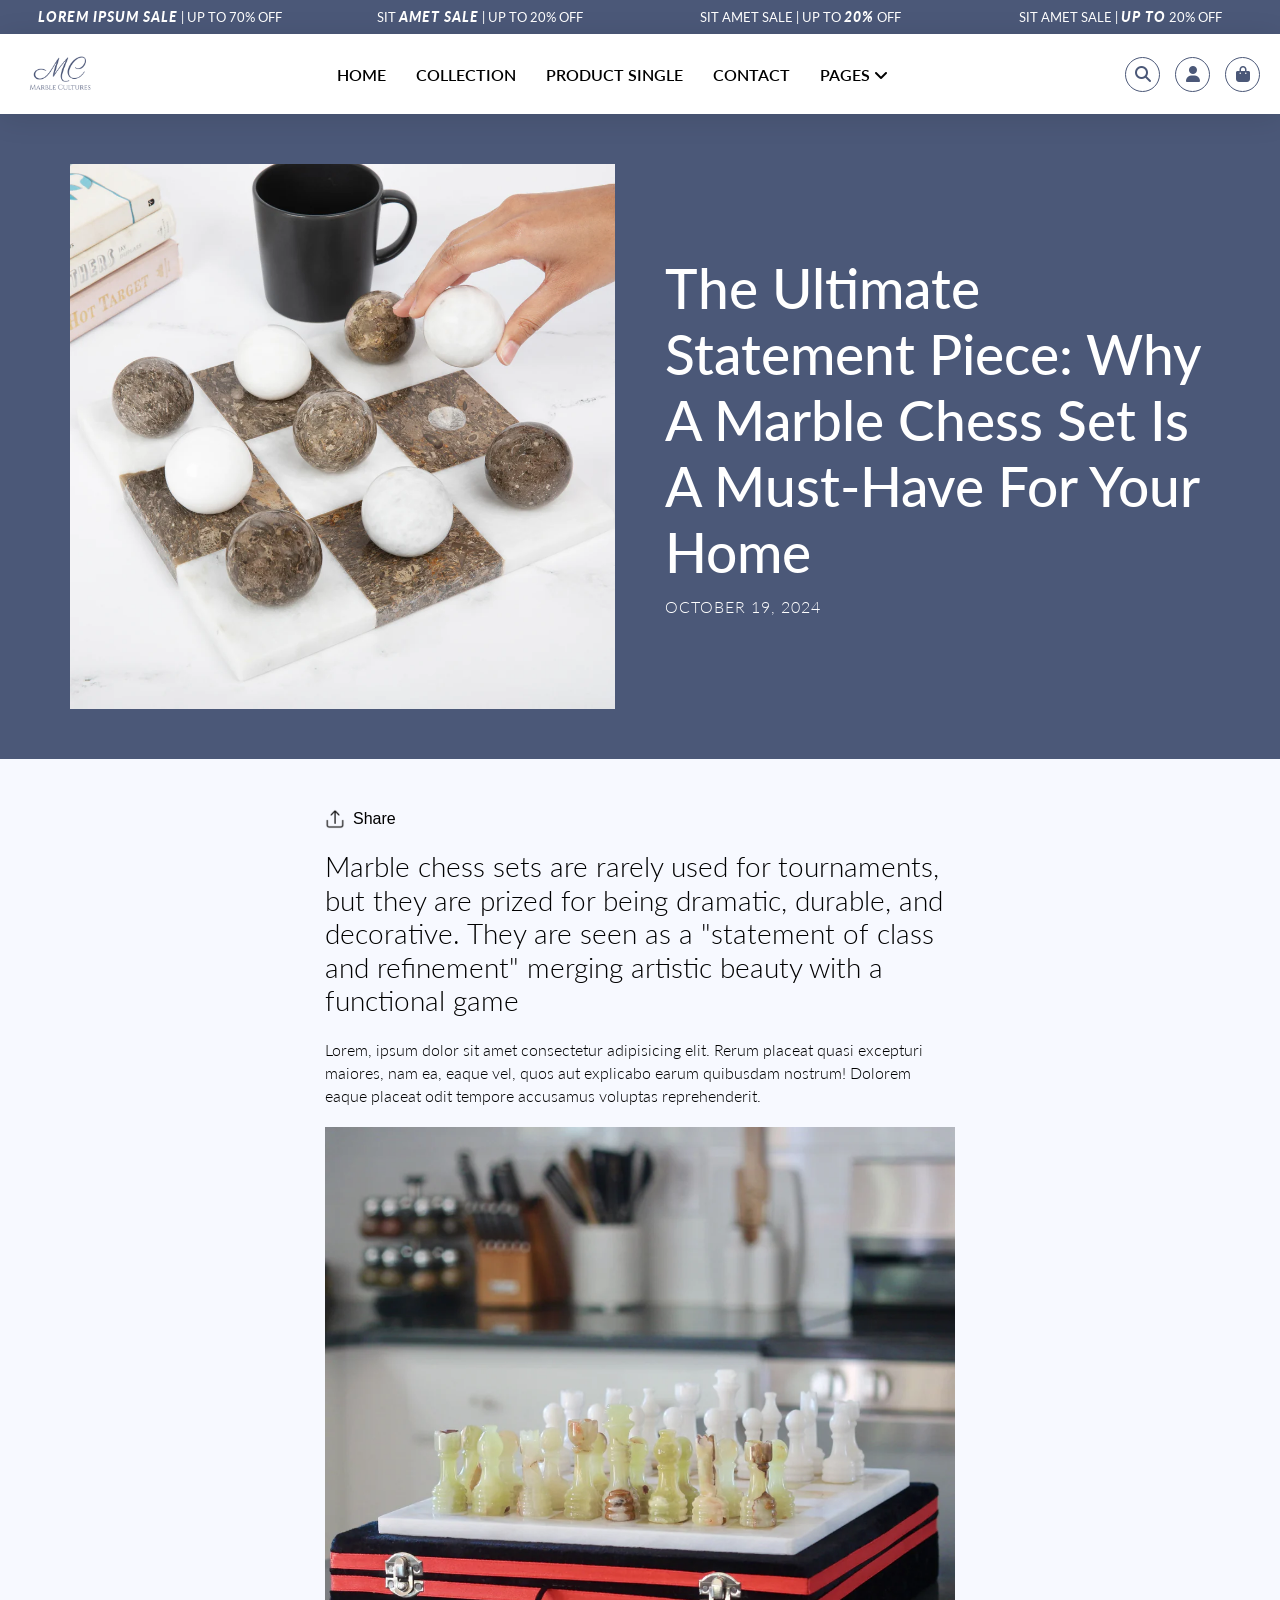
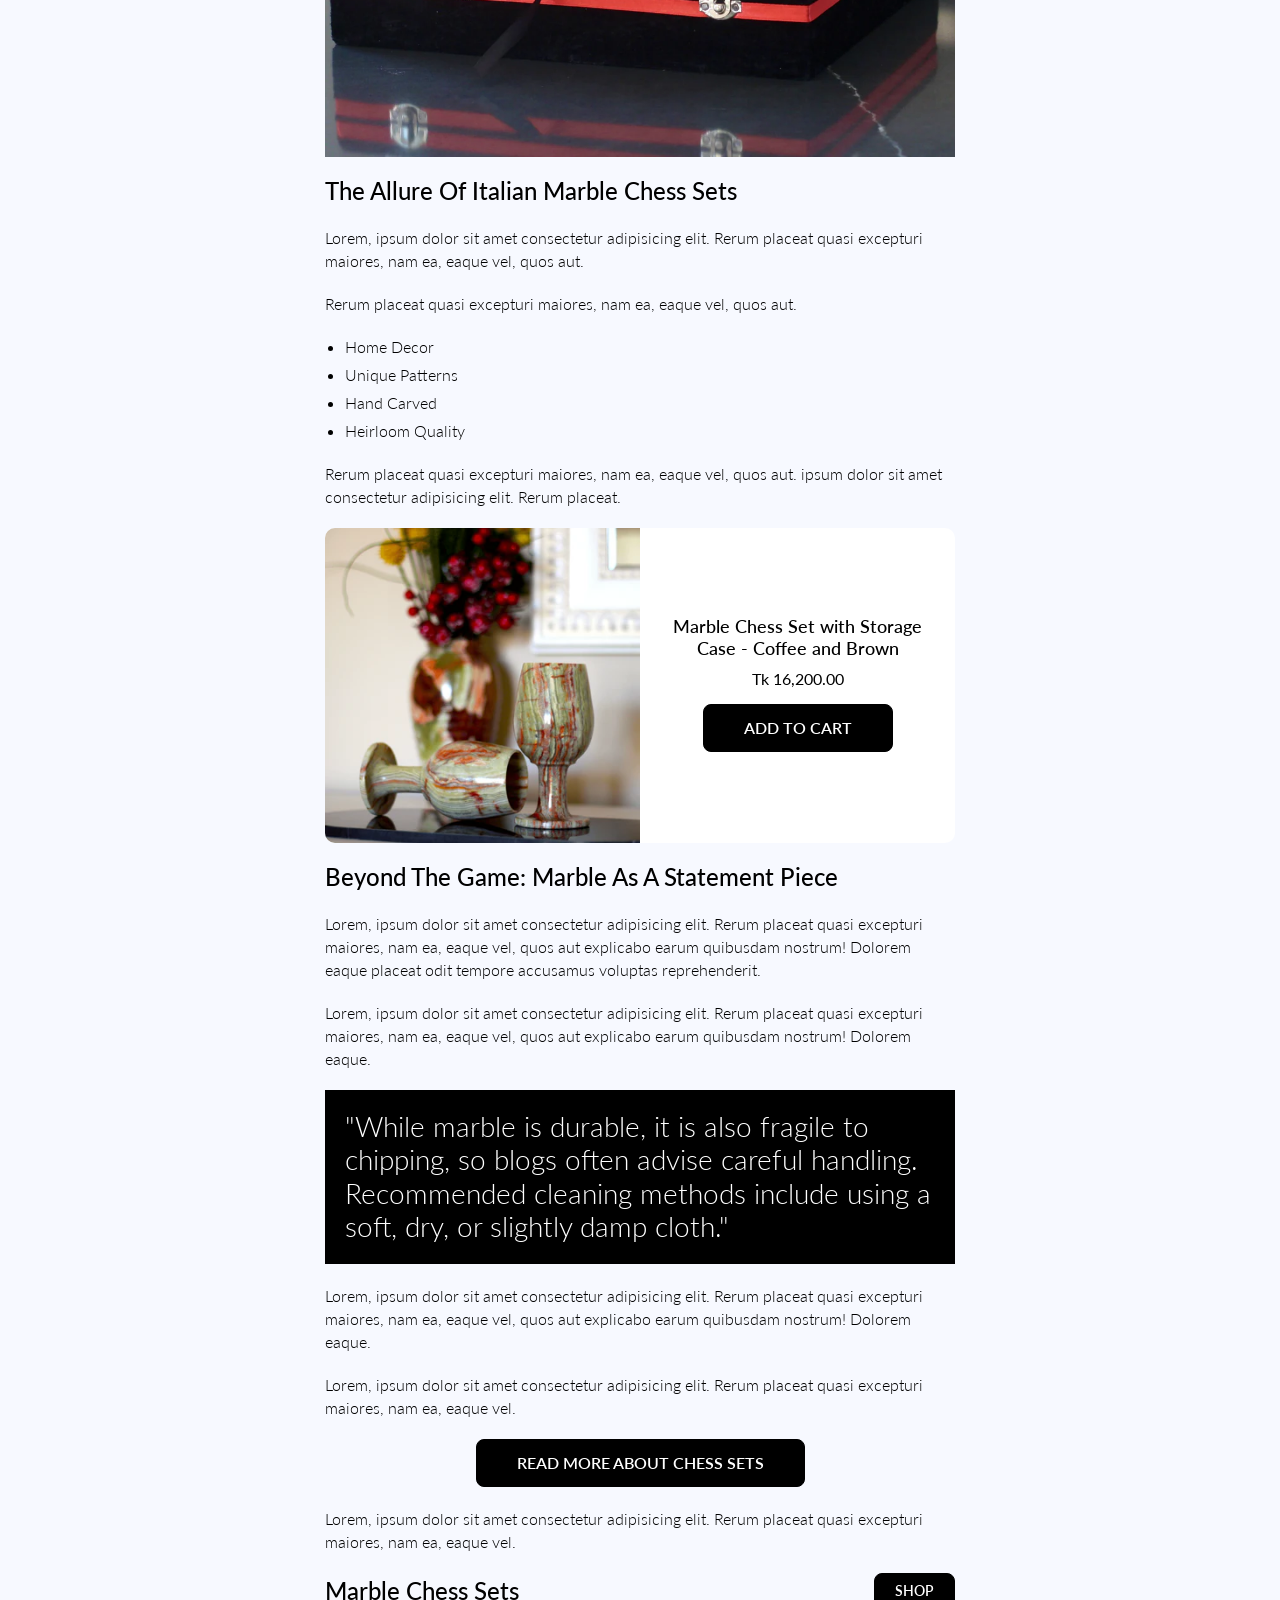
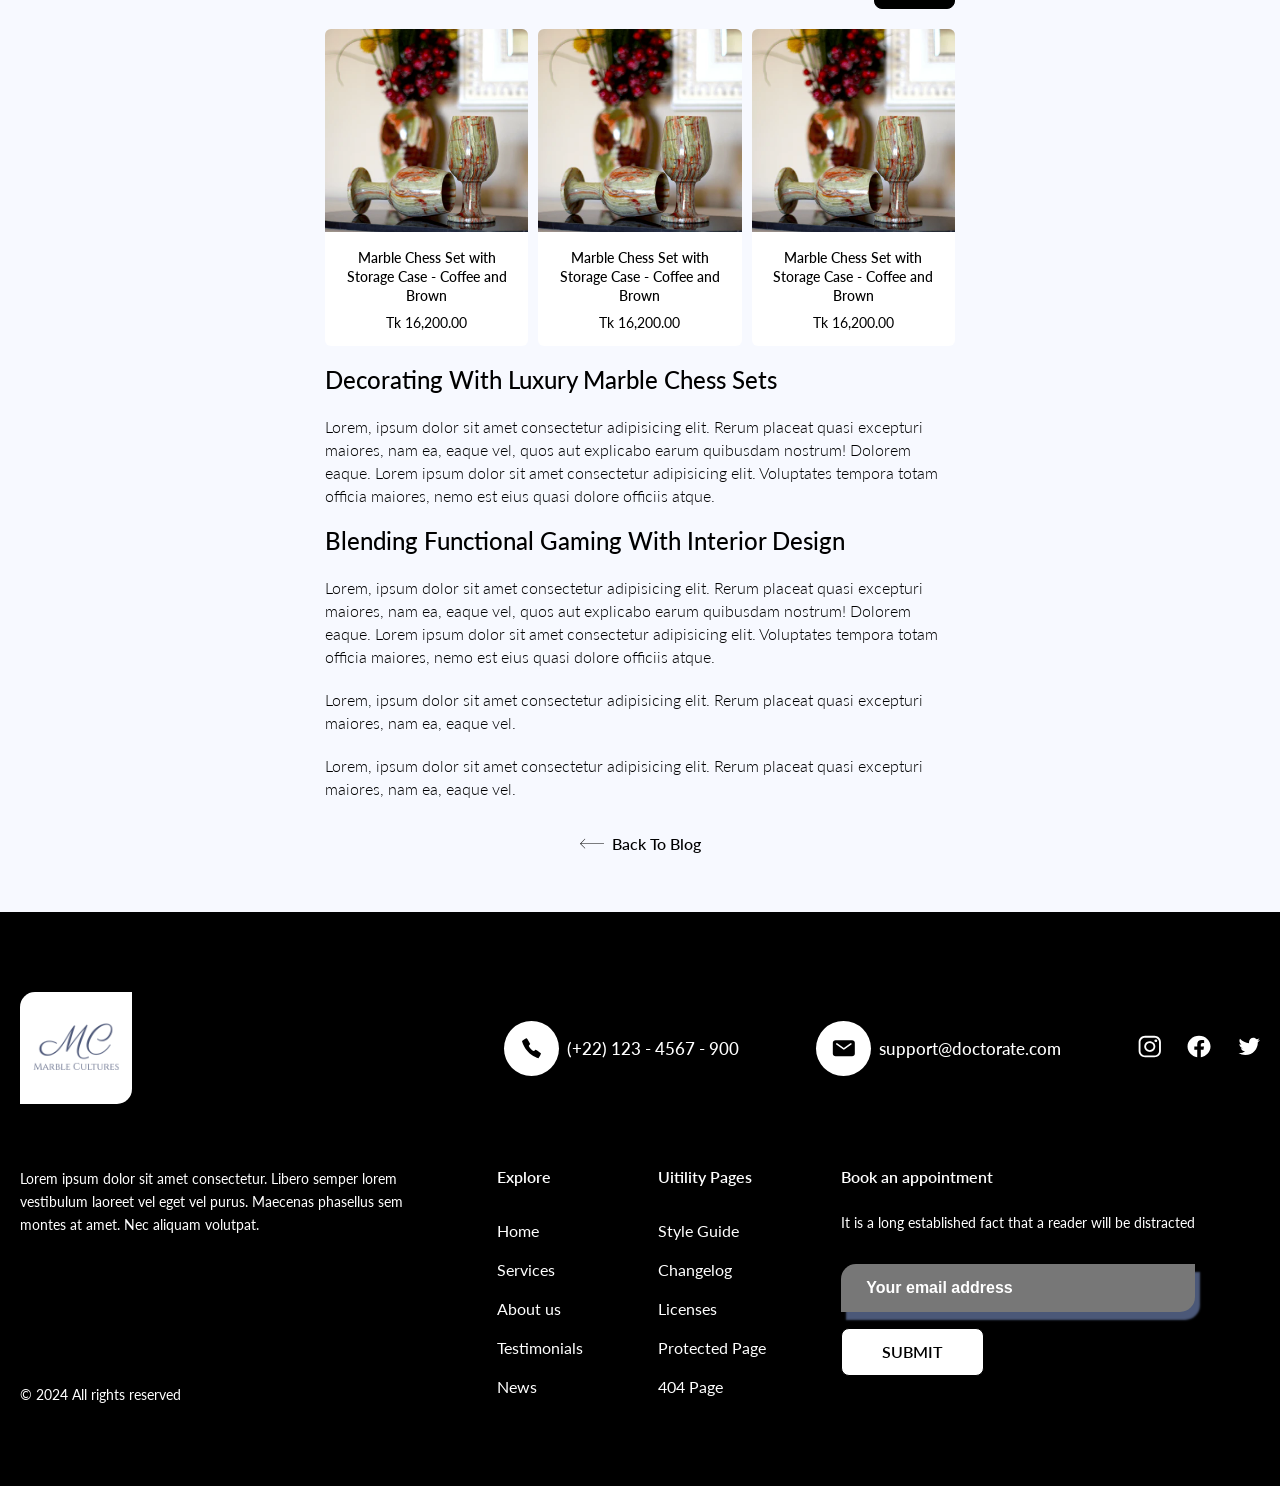
==== article.html @ c385a25a "article page added" ====
<!DOCTYPE html>
<html lang="en">

<head>
	<meta charset="UTF-8">
	<meta name="viewport" content="width=device-width, initial-scale=1.0">
	<title>article</title>
	<!-- link css start -->
	<link
		href="https://fonts.googleapis.com/css2?family=Lato:ital,wght@0,100;0,300;0,400;0,700;0,900;1,100;1,300;1,400;1,700;1,900&display=swap"
		rel="stylesheet">
	<link rel="stylesheet" href="assets/css/all.min.css">
	<link rel="stylesheet" href="./assets/css/swiper-bundle.min.css">
	<link rel="stylesheet" href="./assets/css/animate.min.css">
	<link rel="stylesheet" href="./assets/css/article-section.css">
	<link rel="stylesheet" href="./assets/css/article-banner.css">
	<link rel="stylesheet" href="./assets/css/style.css">
	<!-- link css end -->
</head>

<body>
	<header>
		<!-- navbar section start -->
		<nav class="navbar-wrapper-main">
			<!-- tobbar section start -->
			<div class="top-bar">
				<div class="swiper top-bar-slider">
					<div class="swiper-wrapper">
						<div class="swiper-slide top-bar-item">
							<p class="top-bar-text">
								LABOR DAY SALE | UP TO <em>40% OFF</em>
							</p>
						</div>
						<div class="swiper-slide top-bar-item">
							<p class="top-bar-text">
								<em>Lorem ipsum SALE</em> | UP TO 70% OFF
							</p>
						</div>
						<div class="swiper-slide top-bar-item">
							<p class="top-bar-text">
								sit <em>amet SALE</em> | UP TO 20% OFF
							</p>
						</div>
						<div class="swiper-slide top-bar-item">
							<p class="top-bar-text">
								sit amet SALE | UP TO <em>20%</em> OFF
							</p>
						</div>
						<div class="swiper-slide top-bar-item">
							<p class="top-bar-text">
								sit amet SALE | <em>UP TO</em> 20% OFF
							</p>
						</div>
						<div class="swiper-slide top-bar-item">
							<p class="top-bar-text">
								sit amet SALE | UP TO <em>20%</em> OFF
							</p>
						</div>
						<div class="swiper-slide top-bar-item">
							<p class="top-bar-text">
								sit amet SALE | <em>UP TO</em> 20% OFF
							</p>
						</div>
					</div>
				</div>
			</div>
			<!-- tobbar section end -->

			<!-- navbar -->
			<div class="navbar">
				<div class="container">
					<div class="navbar-wrapper">
						<div class="navbar-menu">
							<div class="ham-menu-wrapper">
								<div class="ham-menu">
									<span></span>
									<span></span>
									<span></span>
								</div>
							</div>
							<div class="navbar-brand">
								<div class="navbar-brand-logo">
									<a href="index.html" class="main-menu-logo">
										<img src="./assets/images/logo.png" alt="logo.png">
									</a>
								</div>
							</div>
							<div class="navbar-link-wrapper">
								<ul class="nav-link-items">
									<li class="nav-link-item">
										<a href="index.html" class="nav-link">HOME</a>
									</li>
									<li class="nav-link-item">
										<a href="collection.html" class="nav-link">collection</a>
									</li>
									<li class="nav-link-item">
										<a href="product-single.html" class="nav-link">PRODUCT single</a>
									</li>
									<li class="nav-link-item">
										<a href="#" class="nav-link">CONTACT</a>
									</li>
									<li class="nav-link-item">
										<a href="#" class="nav-link">pages <i class="fa-solid fa-angle-down"></i></a>
										<ul class="nav-link-sub-menu-items">
											<li class="nav-link-sub-menu-item">
												<a href="categorie.html" class="nav-link-sub-menu">MENU</a>
											</li>
										</ul>
									</li>
								</ul>
							</div>
							<div class="navbar-icon-wrapper">
								<span class="navbar-icon search-open">
									<i class="fa-solid fa-magnifying-glass"></i>
								</span>
								<span class="navbar-icon desktop-icon">
									<i class="fa-solid fa-user"></i>
								</span>
								<a href="#" class="navbar-icon">
									<i class="fa-solid fa-bag-shopping"></i>
								</a>
							</div>
						</div>
					</div>
				</div>
			</div>
		</nav>
		<!-- navbar -->

		<!-- search bar start -->
		<div class="search-bar">
			<div class="search-bar-close">
				<div class="search-bar-close-icon">
					<i class="fa-solid fa-xmark"></i>
				</div>
			</div>
			<form action="#" class="search-form">
				<div class="search-input-field">
					<input class="search-input" type="text" placeholder="Search">
					<div class="input-search-btn">
						<button class="search-btn"><i class="fa-solid fa-magnifying-glass"></i></button>
					</div>
				</div>
			</form>
		</div>
		<!-- search bar end -->

		<!-- mobile menu start -->
		<div class="mobile-menu-wrapper">
			<div class="mobile-menu">
				<div class="mobile-menu-top">
					<div class="navbar-brand-logo">
						<a href="index.html" class="main-menu-logo">
							<img src="./assets/images/logo.png" alt="logo.png">
						</a>
					</div>
					<div class="ham-menu-wrapper">
						<div class="ham-menu">
							<span></span>
							<span></span>
							<span></span>
						</div>
					</div>
				</div>
				<div class="mobile-menu-link-wrapper">
					<ul class="mobile-menu-link-items">
						<li class="mobile-menu-link-item">
							<a href="index.html" class="mobile-menu-link">HOME</a>
						</li>
						<li class="mobile-menu-link-item">
							<a href="collection.html" class="mobile-menu-link">collection
							</a>
						</li>
						<li class="mobile-menu-link-item">
							<a href="product-single.html" class="mobile-menu-link">PRODUCT single</a>
						</li>
						<li class="mobile-menu-link-item">
							<a href="#" class="mobile-menu-link">CONTACT</a>
						</li>
						<li class="mobile-menu-link-item mobile-drop-down-menu">
							<div class="drop-down-menu-btn">
								<span class="mobile-menu-link">PAGES</span><i class="fa-solid fa-angle-down"></i>
							</div>
							<ul class="mobile-drop-down-menu-wrapper">
								<li class="nav-link-sub-menu-item">
									<a href="#" class="nav-link-sub-menu">MENU</a>
								</li>
							</ul>
						</li>
					</ul>
				</div>
			</div>
			<div class="social-media-link-wrapper">
				<ul class="social-media-link-items">
					<li class="social-media-link-item">
						<a href="#" target="_blank" class="social-media-link">
							<i class="fa-brands fa-facebook-f"></i>
						</a>
					</li>
					<li class="social-media-link-item">
						<a href="#" target="_blank" class="social-media-link">
							<i class="fa-brands fa-instagram"></i>
						</a>
					</li>
					<li class="social-media-link-item">
						<a href="#" target="_blank" class="social-media-link">
							<i class="fa-brands fa-x-twitter"></i>
						</a>
					</li>
					<li class="social-media-link-item">
						<a href="#" target="_blank" class="social-media-link">
							<i class="fa-brands fa-linkedin-in"></i>
						</a>
					</li>
					<li class="social-media-link-item"></li>
					<a href="#" target="_blank" class="social-media-link">
						<i class="fa-brands fa-youtube"></i>
					</a>
				</ul>
			</div>
		</div>
		<!-- mobile menu end -->
		<!-- navbar section end -->
	</header>

	<main>
		<!-- article-banner-section start -->
		<section class="article-banner-section">
			<div class="container">
				<div class="article-banner-wrapper">
					<div class="article-banner-img">
						<img src="./assets/images/article-banner-img.webp" alt="article-banner-img.webp">
					</div>
					<div class="article-banner-conent">
						<h1 class="article-banner-heading">The Ultimate Statement Piece: Why a Marble Chess Set is a Must-Have for
							Your Home</h1>
						<p class="article-banner-text">october 19, 2024</p>
					</div>
				</div>
		</section>
		<!-- article-banner-section end -->

		<!-- article-section end -->
		<section class="article-section">
			<div class="container">
				<button class="share-btn">
					<div class="icon">
						<img src="./assets/images/share-icon.png" alt="share-icon.png">
					</div>
					share
				</button>
				<div class="article-content-wrapper">
					<div class="article-content">
						<h4 class="article-content-title">Marble chess sets are rarely used for tournaments, but they are prized for
							being dramatic, durable, and decorative. They are seen as a "statement of class and refinement" merging
							artistic beauty with a functional game</h4>
						<p class="article-content-text">Lorem, ipsum dolor sit amet consectetur adipisicing elit. Rerum placeat
							quasi excepturi maiores, nam ea, eaque vel, quos aut explicabo earum quibusdam nostrum! Dolorem eaque
							placeat odit tempore accusamus voluptas reprehenderit.</p>
						<div class="article-content-img">
							<img src="./assets/images/article-img.jpg" alt="article-img.jpg">
						</div>
					</div>
					<div class="article-content">
						<h5 class="article-content-title">The Allure of Italian Marble Chess Sets</h5>
						<p class="article-content-text">Lorem, ipsum dolor sit amet consectetur adipisicing elit. Rerum placeat
							quasi excepturi maiores, nam ea, eaque vel, quos aut.</p>
						<p class="article-content-text">Rerum placeat quasi excepturi maiores, nam ea, eaque vel, quos aut.</p>
						<ul class="article-content-list">
							<li>
								<p>Home Decor</p>
							</li>
							<li>
								<p>Unique Patterns</p>
							</li>
							<li>
								<p>Hand Carved</p>
							</li>
							<li>
								<p>Heirloom Quality</p>
							</li>
						</ul>
						<p class="article-content-text">Rerum placeat quasi excepturi maiores, nam ea, eaque vel, quos aut. ipsum
							dolor sit amet consectetur adipisicing elit. Rerum placeat.</p>
					</div>
					<div class="article-content">
						<div class="article-content-product">
							<div class="product-card">
								<div class="card-img">
									<a href="#" class="primary-img">
										<img src="./assets/images/product-card-primary-img-1.jpg" alt="product-card-primary-img-1.jpg">
									</a>
									<a href="#" class="hover-img">
										<img src="./assets/images/product-card-hover-img-1.jpg" alt="product-card-hover-img-1.jpg">
									</a>
								</div>
								<div class="card-content">
									<a href="#" class="card-title">Marble Chess Set with Storage Case - Coffee and Brown</a>
									<div class="price">
										<span class="latest-price">Tk 16,200.00</span>
									</div>
									<a href="#" class="btn btn-primary">add to cart</a>
								</div>
							</div>
						</div>
						<h5 class="article-content-title">Beyond the Game: Marble as a Statement Piece</h5>
						<p class="article-content-text">Lorem, ipsum dolor sit amet consectetur adipisicing elit. Rerum placeat
							quasi excepturi maiores, nam ea, eaque vel, quos aut explicabo earum quibusdam nostrum! Dolorem eaque
							placeat odit tempore accusamus voluptas reprehenderit.</p>
						<p class="article-content-text">Lorem, ipsum dolor sit amet consectetur adipisicing elit. Rerum placeat
							quasi excepturi maiores, nam ea, eaque vel, quos aut explicabo earum quibusdam nostrum! Dolorem eaque.</p>
					</div>
					<div class="article-content">
						<div class="article-content-box">
							<h4 class="article-content-title">"While marble is durable, it is also fragile to chipping, so blogs often
								advise careful handling. Recommended cleaning methods include using a soft, dry, or slightly damp
								cloth."</h4>
						</div>
						<p class="article-content-text">Lorem, ipsum dolor sit amet consectetur adipisicing elit. Rerum placeat
							quasi excepturi maiores, nam ea, eaque vel, quos aut explicabo earum quibusdam nostrum! Dolorem eaque.</p>
						<p class="article-content-text">Lorem, ipsum dolor sit amet consectetur adipisicing elit. Rerum placeat
							quasi excepturi maiores, nam ea, eaque vel.</p>
						<a href="#" class="btn btn-primary">read more about chess sets</a>
						<p class="article-content-text">Lorem, ipsum dolor sit amet consectetur adipisicing elit. Rerum placeat
							quasi excepturi maiores, nam ea, eaque vel.</p>
					</div>
					<div class="article-content">
						<div class="article-content-title-wrap">
							<h5 class="article-content-title">marble chess sets</h5>
							<a href="#" class="btn btn-primary">shop</a>
						</div>
						<div class="article-content-product-grid">
							<div class="article-content-product-grid-item">
								<div class="product-card">
									<div class="card-img">
										<a href="#" class="primary-img">
											<img src="./assets/images/product-card-primary-img-1.jpg" alt="product-card-primary-img-1.jpg">
										</a>
										<a href="#" class="hover-img">
											<img src="./assets/images/product-card-hover-img-1.jpg" alt="product-card-hover-img-1.jpg">
										</a>
									</div>
									<div class="card-content">
										<a href="#" class="card-title">Marble Chess Set with Storage Case - Coffee and Brown</a>
										<div class="price">
											<span class="latest-price">Tk 16,200.00</span>
										</div>
									</div>
								</div>
							</div>
							<div class="article-content-product-grid-item">
								<div class="product-card">
									<div class="card-img">
										<a href="#" class="primary-img">
											<img src="./assets/images/product-card-primary-img-1.jpg" alt="product-card-primary-img-1.jpg">
										</a>
										<a href="#" class="hover-img">
											<img src="./assets/images/product-card-hover-img-1.jpg" alt="product-card-hover-img-1.jpg">
										</a>
									</div>
									<div class="card-content">
										<a href="#" class="card-title">Marble Chess Set with Storage Case - Coffee and Brown</a>
										<div class="price">
											<span class="latest-price">Tk 16,200.00</span>
										</div>
									</div>
								</div>
							</div>
							<div class="article-content-product-grid-item">
								<div class="product-card">
									<div class="card-img">
										<a href="#" class="primary-img">
											<img src="./assets/images/product-card-primary-img-1.jpg" alt="product-card-primary-img-1.jpg">
										</a>
										<a href="#" class="hover-img">
											<img src="./assets/images/product-card-hover-img-1.jpg" alt="product-card-hover-img-1.jpg">
										</a>
									</div>
									<div class="card-content">
										<a href="#" class="card-title">Marble Chess Set with Storage Case - Coffee and Brown</a>
										<div class="price">
											<span class="latest-price">Tk 16,200.00</span>
										</div>
									</div>
								</div>
							</div>
						</div>
						<h5 class="article-content-title">Decorating with Luxury Marble Chess Sets</h5>
						<p class="article-content-text">Lorem, ipsum dolor sit amet consectetur adipisicing elit. Rerum placeat
							quasi excepturi maiores, nam ea, eaque vel, quos aut explicabo earum quibusdam nostrum! Dolorem eaque.
							Lorem ipsum dolor sit amet consectetur adipisicing elit. Voluptates tempora totam officia maiores, nemo
							est eius quasi dolore officiis atque.</p>
					</div>
					<div class="article-content">
						<h5 class="article-content-title">Blending Functional Gaming with Interior Design</h5>
						<p class="article-content-text">Lorem, ipsum dolor sit amet consectetur adipisicing elit. Rerum placeat
							quasi excepturi maiores, nam ea, eaque vel, quos aut explicabo earum quibusdam nostrum! Dolorem eaque.
							Lorem ipsum dolor sit amet consectetur adipisicing elit. Voluptates tempora totam officia maiores, nemo
							est eius quasi dolore officiis atque.</p>
						<p class="article-content-text">Lorem, ipsum dolor sit amet consectetur adipisicing elit. Rerum placeat
							quasi excepturi maiores, nam ea, eaque vel.</p>
						<p class="article-content-text">Lorem, ipsum dolor sit amet consectetur adipisicing elit. Rerum placeat
							quasi excepturi maiores, nam ea, eaque vel.</p>
					</div>
				</div>
				<div class="section-btn">
					<a href="#" class="article-section-btn">
						<svg xmlns="SVG namespace" width="91.118" height="37.293" viewBox="0 0 91.118 37.293">
							<path id="arrow-1L" data-name="arrow-1L"
								d="M931.646,477.146l1.409,1.409-16.24,16.24h87.3v1.994h-87.3l16.24,16.24-1.409,1.41L913,495.793Z"
								transform="translate(-913 -477.146)" fill="#000000"></path>
						</svg>
						back to blog
					</a>
				</div>
			</div>
		</section>
		<!-- article-section end -->

	</main>

	<footer>
		<section class="section footer-section">
			<div class="container">
				<div class="footer-top">
					<div class="footer-top-wrapper">
						<a href="#" class="log wow animate__animated animate__fadeInUp" data-wow-duration="1s" data-wow-delay=".1s">
							<img src="./assets/images/logo.png" alt="logo.png">
						</a>
						<div class="footer-top-contact-wrapper">
							<div class="footer-conatct wow animate__animated animate__fadeInUp" data-wow-duration="1s"
								data-wow-delay=".2s">
								<span class="icon">
									<svg width="19" height="21" viewBox="0 0 19 21" fill="none" xmlns="http://www.w3.org/2000/svg">
										<path
											d="M18.9536 15.3582C18.7322 15.11 17.9505 14.3761 16.5136 13.4051C15.0661 12.4256 13.9986 11.8149 13.6924 11.6724C13.6654 11.6598 13.6357 11.6552 13.6064 11.6591C13.5771 11.6629 13.5493 11.6751 13.5261 11.6943C13.0329 12.0992 12.2024 12.843 12.1579 12.8832C11.8704 13.1426 11.8704 13.1426 11.635 13.0618C11.221 12.9189 9.93511 12.2001 8.81459 11.018C7.69407 9.8358 6.97604 8.44872 6.84032 8.01345C6.7627 7.76523 6.7627 7.76523 7.00996 7.46254C7.04813 7.41567 7.75514 6.54154 8.13982 6.02278C8.15806 5.99835 8.16963 5.96915 8.1733 5.93832C8.17696 5.90749 8.17257 5.87619 8.1606 5.84778C8.0253 5.52501 7.44511 4.40177 6.51459 2.87808C5.59086 1.366 4.89446 0.543216 4.65865 0.310176C4.63701 0.288681 4.61027 0.273728 4.58123 0.266893C4.5522 0.260057 4.52195 0.261592 4.49367 0.271336C3.66939 0.569505 2.87408 0.949964 2.11861 1.40752C1.3893 1.85379 0.698844 2.36695 0.0552709 2.94103C0.0328053 2.96113 0.0159623 2.9873 0.00654804 3.01671C-0.00286619 3.04612 -0.00449642 3.07768 0.00183207 3.108C0.0904728 3.54283 0.514167 5.35804 1.82893 7.87237C3.17042 10.4385 4.10009 11.7532 6.07012 13.8198C8.04015 15.8864 9.32862 16.9239 11.769 18.336C14.1576 19.7199 15.8829 20.1664 16.2952 20.2588C16.3241 20.2654 16.3541 20.2636 16.3821 20.2537C16.4101 20.2438 16.435 20.2261 16.4542 20.2025C16.9995 19.5251 17.4869 18.7983 17.9107 18.0306C18.3453 17.2353 18.7067 16.3982 18.99 15.5306C18.9991 15.501 19.0005 15.4695 18.9941 15.4392C18.9877 15.4089 18.9737 15.3809 18.9536 15.3582Z"
											fill="white" />
									</svg>
								</span>
								<a href="#" class="text">(+22) 123 - 4567 - 900</a>
							</div>
							<div class="footer-conatct wow animate__animated animate__fadeInUp" data-wow-duration="1s"
								data-wow-delay=".3s">
								<span class="icon">
									<svg width="23" height="17" viewBox="0 0 23 17" fill="none" xmlns="http://www.w3.org/2000/svg">
										<path
											d="M20.0713 0.262695H3.57129C2.84218 0.263417 2.14316 0.53183 1.62761 1.00904C1.11205 1.48625 0.822069 2.13327 0.821289 2.80815V13.7172C0.822069 14.3921 1.11205 15.0391 1.62761 15.5164C2.14316 15.9936 2.84218 16.262 3.57129 16.2627H20.0713C20.8004 16.262 21.4994 15.9936 22.015 15.5164C22.5305 15.0391 22.8205 14.3921 22.8213 13.7172V2.80815C22.8205 2.13327 22.5305 1.48625 22.015 1.00904C21.4994 0.53183 20.8004 0.263417 20.0713 0.262695ZM19.375 4.47315L12.3035 9.56406C12.1656 9.66328 11.9959 9.71715 11.8213 9.71715C11.6466 9.71715 11.477 9.66328 11.3391 9.56406L4.26763 4.47315C4.18455 4.41507 4.11476 4.34229 4.06233 4.25904C4.0099 4.17578 3.97586 4.08371 3.96221 3.98818C3.94855 3.89264 3.95554 3.79555 3.98277 3.70253C4.01001 3.60952 4.05694 3.52245 4.12085 3.44637C4.18475 3.37029 4.26435 3.30673 4.35503 3.25937C4.4457 3.21202 4.54564 3.18181 4.64904 3.17052C4.75243 3.15922 4.85722 3.16706 4.95731 3.19357C5.05741 3.22009 5.15081 3.26475 5.23209 3.32497L11.8213 8.0686L18.4105 3.32497C18.5752 3.2098 18.7824 3.15928 18.9871 3.18435C19.1917 3.20942 19.3775 3.30806 19.5043 3.45893C19.631 3.60981 19.6885 3.80079 19.6643 3.99059C19.6401 4.18038 19.5361 4.35373 19.375 4.47315Z"
											fill="white" />
									</svg>
								</span>
								<a href="#" class="text">support@doctorate.com</a>
							</div>
							<div class="footer-social wow animate__animated animate__fadeInUp" data-wow-duration="1s"
								data-wow-delay=".4s">
								<a href="#" class="social-icon">
									<svg width="23" height="23" viewBox="0 0 23 23" fill="none" xmlns="http://www.w3.org/2000/svg">
										<path
											d="M16.4126 2.63481C17.6414 2.63834 18.8189 3.10963 19.6878 3.94575C20.5566 4.78187 21.0464 5.91487 21.0501 7.09731V16.0214C21.0464 17.2038 20.5566 18.3368 19.6878 19.1729C18.8189 20.009 17.6414 20.4803 16.4126 20.4839H7.13873C5.90994 20.4803 4.73251 20.009 3.86362 19.1729C2.99472 18.3368 2.50496 17.2038 2.50129 16.0214V7.09731C2.50496 5.91487 2.99472 4.78187 3.86362 3.94575C4.73251 3.10963 5.90994 2.63834 7.13873 2.63481H16.4126ZM16.4126 0.850098H7.13873C3.56799 0.850098 0.646606 3.66127 0.646606 7.09731V16.0214C0.646606 19.4574 3.56799 22.2686 7.13873 22.2686H16.4126C19.9834 22.2686 22.9048 19.4574 22.9048 16.0214V7.09731C22.9048 3.66127 19.9834 0.850098 16.4126 0.850098Z"
											fill="#586A7B" />
										<path
											d="M17.8038 7.09772C17.5287 7.09772 17.2597 7.01921 17.0309 6.87212C16.8022 6.72502 16.6239 6.51595 16.5186 6.27135C16.4133 6.02674 16.3857 5.75758 16.4394 5.49791C16.4931 5.23823 16.6256 4.99971 16.8201 4.81249C17.0147 4.62528 17.2626 4.49778 17.5324 4.44613C17.8023 4.39448 18.082 4.42099 18.3362 4.52231C18.5904 4.62363 18.8076 4.79521 18.9605 5.01535C19.1134 5.23549 19.1949 5.4943 19.1949 5.75907C19.1953 5.93497 19.1596 6.10921 19.0898 6.27179C19.0201 6.43438 18.9176 6.5821 18.7884 6.70648C18.6591 6.83086 18.5056 6.92945 18.3366 6.99659C18.1677 7.06373 17.9866 7.0981 17.8038 7.09772ZM11.7757 7.98984C12.5095 7.98984 13.2267 8.19921 13.8368 8.59148C14.4469 8.98374 14.9224 9.54128 15.2032 10.1936C15.484 10.8459 15.5574 11.5637 15.4143 12.2562C15.2712 12.9487 14.9178 13.5848 14.399 14.084C13.8802 14.5833 13.2191 14.9233 12.4995 15.0611C11.7798 15.1988 11.0339 15.1281 10.356 14.8579C9.67813 14.5877 9.09873 14.1301 8.69109 13.5431C8.28344 12.956 8.06586 12.2658 8.06586 11.5597C8.06692 10.6133 8.45811 9.70582 9.15362 9.03656C9.84912 8.36729 10.7921 7.99085 11.7757 7.98984ZM11.7757 6.20512C10.6752 6.20512 9.59931 6.51917 8.68423 7.10754C7.76915 7.69591 7.05593 8.53219 6.63476 9.51062C6.21359 10.489 6.1034 11.5657 6.31811 12.6044C6.53281 13.6431 7.06279 14.5972 7.841 15.346C8.61921 16.0949 9.61072 16.6049 10.6901 16.8115C11.7695 17.0181 12.8884 16.912 13.9052 16.5068C14.922 16.1015 15.791 15.4152 16.4025 14.5346C17.0139 13.654 17.3403 12.6188 17.3403 11.5597C17.3403 10.1396 16.754 8.77764 15.7104 7.77346C14.6669 6.76927 13.2515 6.20512 11.7757 6.20512Z"
											fill="#586A7B" />
									</svg>
								</a>
								<a href="#" class="social-icon">
									<svg width="24" height="23" viewBox="0 0 24 23" fill="none" xmlns="http://www.w3.org/2000/svg">
										<path fill-rule="evenodd" clip-rule="evenodd"
											d="M23.5289 11.6217C23.5289 5.67326 18.3796 0.850098 12.0289 0.850098C5.67826 0.850098 0.528931 5.67326 0.528931 11.6217C0.528931 16.9978 4.73362 21.4541 10.2321 22.2629V14.7363H7.31136V11.6217H10.2321V9.24856C10.2321 6.54941 11.9494 5.05726 14.5759 5.05726C15.8342 5.05726 17.1505 5.26789 17.1505 5.26789V7.91894H15.6997C14.2719 7.91894 13.8253 8.74893 13.8253 9.602V11.6217H17.0145L16.5052 14.7363H13.8258V22.2639C19.3242 21.4555 23.5289 16.9993 23.5289 11.6217Z"
											fill="#586A7B" />
									</svg>
								</a>
								<a href="#" class="social-icon">
									<svg width="22" height="19" viewBox="0 0 22 19" fill="none" xmlns="http://www.w3.org/2000/svg">
										<path
											d="M22 2.88393C21.1946 3.23363 20.3424 3.46403 19.4704 3.56783C20.3868 3.03161 21.076 2.17972 21.4086 1.17194C20.5422 1.6782 19.5959 2.03342 18.6102 2.22238C18.1952 1.78769 17.696 1.44188 17.143 1.20598C16.5901 0.970072 15.9949 0.848995 15.3936 0.850105C12.9593 0.850105 10.9894 2.79006 10.9894 5.18148C10.9876 5.51411 11.0258 5.84576 11.103 6.16933C9.35742 6.08756 7.64816 5.64259 6.08456 4.86288C4.52095 4.08318 3.13743 2.98591 2.02251 1.64128C1.63137 2.30021 1.42451 3.05202 1.42356 3.81815C1.42356 5.32005 2.2077 6.64762 3.39174 7.42539C2.69023 7.40875 2.00309 7.22321 1.38867 6.88452V6.93816C1.38867 9.03904 2.90953 10.7868 4.92245 11.1846C4.54392 11.2854 4.15386 11.3365 3.76211 11.3366C3.48414 11.3371 3.20681 11.3101 2.93414 11.2561C3.49373 12.9771 5.1224 14.2286 7.05166 14.2644C5.48399 15.4717 3.55931 16.1242 1.58012 16.1194C1.22881 16.1189 0.87782 16.098 0.528931 16.0568C2.54237 17.3416 4.88283 18.0212 7.27174 18.0147C15.3842 18.0147 19.8162 11.4126 19.8162 5.68658C19.8162 5.49884 19.8113 5.31111 19.8023 5.12784C20.6626 4.51638 21.4068 3.75651 22 2.88393Z"
											fill="#586A7B" />
									</svg>
								</a>
							</div>
						</div>
					</div>
				</div>
				<div class="footer-btm">
					<div class="footer-btm-items">
						<div class="footer-btm-item flex-item wow animate__animated animate__fadeInUp" data-wow-duration="1s"
							data-wow-delay=".1s">
							<p class="text">Lorem ipsum dolor sit amet consectetur. Libero semper lorem vestibulum laoreet vel eget
								vel purus. Maecenas phasellus sem montes at amet. Nec aliquam volutpat.</p>
							<div class="copy-right">
								<p class="copyright-text">&copy; 2024 All rights reserved</p>
							</div>
						</div>
						<div class="footer-btm-item wow animate__animated animate__fadeInUp" data-wow-duration="1s"
							data-wow-delay=".2s">
							<h6 class="heading">Explore</h6>
							<ul class="footer-links">
								<li class="footer-link">
									<a href="#" class="footer-link-text">Home
									</a>
								</li>
								<li class="footer-link">
									<a href="#" class="footer-link-text">Services
									</a>
								</li>
								<li class="footer-link">
									<a href="#" class="footer-link-text">About us
									</a>
								</li>
								<li class="footer-link">
									<a href="#" class="footer-link-text">Testimonials
									</a>
								</li>
								<li class="footer-link">
									<a href="#" class="footer-link-text">News
									</a>
								</li>
							</ul>
						</div>
						<div class="footer-btm-item wow animate__animated animate__fadeInUp" data-wow-duration="1s"
							data-wow-delay=".3s">
							<h6 class="heading">Uitility Pages</h6>
							<ul class="footer-links">
								<li class="footer-link">
									<a href="#" class="footer-link-text">Style Guide
									</a>
								</li>
								<li class="footer-link">
									<a href="#" class="footer-link-text">Changelog
									</a>
								</li>
								<li class="footer-link">
									<a href="#" class="footer-link-text">Licenses
									</a>
								</li>
								<li class="footer-link">
									<a href="#" class="footer-link-text">Protected Page
									</a>
								</li>
								<li class="footer-link">
									<a href="#" class="footer-link-text">404 Page
									</a>
								</li>
							</ul>
						</div>
						<div class="footer-btm-item wow animate__animated animate__fadeInUp" data-wow-duration="1s"
							data-wow-delay=".4s">
							<h6 class="heading">Book an appointment</h6>
							<p class="text">It is a long established fact that a reader will be distracted</p>
							<form class="footer-form" action="#">
								<input class="footer-input" id="mail" type="email" placeholder="Your email address">
							</form>
							<div class="footer-btn">
								<button class="btn btn-primary">Submit</button>
							</div>
						</div>
					</div>
				</div>
			</div>
			</div>
		</section>
	</footer>

	<!-- js link start-->
	<script src="./assets/js/jquery-3.7.1.min.js"></script>
	<script src="./assets/js/swiper-bundle.min.js"></script>
	<script src="./assets/js/wow.min.js"></script>
	<script src="./assets/js/script.js"></script>
	<!-- js link end-->
</body>

</html>
---- assets/css/article-section.css ----
/* article-section css start */
.article-section {
    padding: 50px 0;
    background: var(--section-bg);
}

.article-section .container {
    max-width: 670px;
}

.share-btn {
    display: flex;
    align-items: center;
    gap: 8px;
    font-weight: 500;
    font-size: 16px;
    line-height: 16px;
    text-transform: capitalize;
    border-bottom: 1px solid transparent;
    transition: all ease .3s;
    position: relative;
}

.share-btn .icon {
    width: 20px;
    height: 20px;
}

.share-btn::before {
    position: absolute;
    content: "";
    left: 0;
    bottom: 0;
    width: 100%;
    height: 1px;
    background: var(--black);
    opacity: 0;
    visibility: hidden;
}

.share-btn .icon img {
    transform: rotate(-90deg);
}

.share-btn:hover::before {
    opacity: 1;
    visibility: visible;
}

.article-content-wrapper {
    margin: 20px 0 0 0;
    display: flex;
    flex-direction: column;
    gap: 20px;
}

.article-content {
    display: flex;
    flex-direction: column;
    gap: 20px;
}

.article-content-title-wrap {
    display: flex;
    align-items: center;
    justify-content: space-between;
    gap: 20px;
}

.article-content-title-wrap .btn {
    padding: 10px 20px;
    margin: 0 !important;
    font-size: 14px;
}

h4.article-content-title {
    font-weight: 300;
    text-transform: unset;
}

.article-content-title {
    font-weight: 500;
    text-transform: capitalize;
}

.article-content-text {
    font-weight: 300;
    line-height: 23px;
}

.article-content-list {
    display: flex;
    flex-direction: column;
    gap: 5px;
}

.article-content-list li {
    list-style-type: disc;
    margin-left: 20px;
}

.article-content-list li p {
    font-weight: 300;
}

.article-content-product .product-card {
    display: grid;
    grid-template-columns: repeat(2, 1fr);
    align-items: center;
    background: var(--white);
    border-radius: 10px;
}

.article-content-box {
    background: var(--black);
    padding: 20px;
}

.article-content-box .article-content-title {
    color: var(--white);
}

.article-content .btn {
    width: fit-content;
    margin: 0 auto;
}

.article-content-product-grid {
    display: grid;
    grid-template-columns: repeat(3, 1fr);
    gap: 10px;
}

.article-content-product-grid-item .product-card {
    border-radius: 6px;
}

.article-content-product-grid-item .product-card .card-content {
    padding: 15px 10px;
    background: var(--white);
}

.article-content-product-grid-item .product-card .card-content .card-title {
    font-size: 14px;
}

.article-content-product-grid-item .product-card .card-content .price .latest-price {
    font-size: 14px;
}

.article-content-product-grid-item .product-card .card-content .btn {
    padding: 10px 20px;
    font-size: 14px;
}

.article-section-btn {
    display: flex;
    align-items: center;
    gap: 8px;
    font-size: 16px;
    font-weight: 500;
    text-transform: capitalize;
    color: var(--black);
    margin: 0 auto;
    width: fit-content;
}

.article-section-btn svg {
    width: 24px;
}

.article-section-btn:hover {
    text-decoration: underline;
}

/* article-section css end */

@media only screen and (max-width: 575px) {

    /* article-section css start */
    .article-section {
        padding: 20px 0;
    }

    .share-btn {
        font-size: 14px;
        line-height: 14px;
    }

    .share-btn .icon {
        width: 16px;
        height: 16px;
    }

    .article-content-wrapper {
        margin: 16px 0 0 0;
        gap: 16px;
    }

    .article-content {
        gap: 16px;
    }

    .article-content-text {
        line-height: 20px;
    }

    .article-content-product .product-card .card-content .card-title {
        font-size: 14px;
        font-weight: 500;
    }

    .article-content-product .product-card .card-content .price .latest-price {
        font-size: 14px;
    }

    .article-content-product .product-card .btn {
        font-size: 12px;
        padding: 10px 20px;
        font-weight: 500;
    }

    .article-content-box {
        padding: 16px;
    }

    .article-content-product-grid {
        grid-template-columns: repeat(2, 1fr);
        row-gap: 20px;
    }

    .article-content-product-grid-item:last-child {
        grid-column: span 2;
    }

    /* article-section css end */
}
---- assets/css/article-banner.css ----
/* article-banner-section css start */
.article-banner-section {
    background: var(--brand-color);
    padding: 50px;
    margin: 80px 0 0 0;
}

.article-banner-wrapper {
    display: flex;
    align-items: center;
    justify-content: center;
    gap: 50px;
}

.article-banner-img {
    width: 100%;
    max-width: 600px;
}

.article-banner-conent {
    width: 100%;
    max-width: 550px;
}

.article-banner-heading {
    text-transform: capitalize;
    color: var(--white);
    font-weight: 500;
}

.article-banner-text {
    color: var(--white);
    text-transform: uppercase;
    font-weight: 300;
    letter-spacing: 1px;
    margin: 10px 0 0 0;
}

/* article-banner-section css end */

@media only screen and (max-width: 992px) {

    /* article-banner-section css start */

    .article-banner-wrapper {
        gap: 20px;
    }

    .article-banner-heading {
        font-size: 30px;
    }

    /* article-banner-section css end */
}

@media only screen and (max-width: 767px) {

    /* article-banner-section css start */
    .article-banner-section {
        padding: 20px 0;
    }

    .article-banner-wrapper {
        gap: 20px;
        flex-direction: column;
    }

    /* article-banner-section css end */
}

@media only screen and (max-width: 575px) {

    /* article-banner-section css start */
    .article-banner-section {
        padding: 0 0 20px 0;
        margin: 70px 0 0 0;
    }

    .article-banner-section .container {
        padding: 0;
    }

    .article-banner-conent {
        padding: 0 20px;
    }

    .article-banner-heading {
        font-size: 24px;
    }

    /* article-banner-section css end */
}
---- assets/css/style.css ----
/* common css start */
:root {
    /* color */
    --black: #000000;
    --white: #ffffff;
    --heading-text-color: #000000;
    --paragraph-text-color: #000000;
    --brand-color: #4B5878;
    --item-bg: #f4f4f4;
    --section-bg: #f7f9ff;
    --card-bg: #f9f9f9;
    --border-color: #d8d8d8;
    --text-muted: #777777;
    --btn-color: #ffffff;
    --btn-bg: #000000;
    --hover-color: #4B5878;

    /* font family */
    --heading-font: "Lato", sans-serif;
    --pragraph-font: "Lato", sans-serif;
}

* {
    margin: 0;
    padding: 0;
    box-sizing: border-box;
}

body {
    overflow-x: hidden;
    scroll-behavior: smooth;
    font-family: "Lato", sans-serif;
    ;
}

ul,
ol {
    list-style: none;
}

a {
    text-decoration: none;
    font-family: var(--pragraph-font);
}

h1,
h2,
h3,
h4,
h5,
h6 {
    margin: 0;
    line-height: 1.2;
    font-family: var(--heading-font);
    color: var(--heading-text-color);
}

h1 {
    font-size: 55px;
    font-weight: 700;
}

h2 {
    font-size: 48px;
    font-weight: 700;
}

h3 {
    font-size: 36px;
    font-weight: 600;
}

h4 {
    font-size: 28px;
    font-weight: 600;
}

h5 {
    font-size: 24px;
    font-weight: 600;
}

h6 {
    font-size: 20px;
    font-weight: 600;
}

p {
    font-size: 16px;
    font-weight: 400;
    color: var(--paragraph-text-color);
    font-family: var(--pragraph-font);
    margin: 0;
    line-height: 23px;
}

.container {
    max-width: 1360px;
    padding: 0 20px;
    margin: 0 auto;
}

.section {
    padding: 80px 0;
}

img {
    width: 100%;
    height: 100%;
    display: block;
}

button {
    background-color: transparent;
    outline: none;
    cursor: pointer;
    border: none;
    transition: ease .3s;
}

.btn {
    font-size: 16px;
    font-weight: 600;
    padding: 15px 40px;
    transition: ease .3s;
    font-family: var(--heading-font);
    text-transform: uppercase;
    display: inline-block;
    overflow: hidden;
    z-index: 1;
    line-height: 1;
}

.btn-primary {
    color: var(--white);
    background-color: var(--btn-bg);
    border: 1px solid var(--black);
    overflow: hidden;
    border-radius: 8px;
    position: relative;
    transition: ease .3s;
    font-family: var(--font-heading-family);
}

.btn-primary:hover {
    color: var(--black);
    background-color: var(--white);
}

.section-heading-wrapper {
    margin-bottom: 40px;
    text-align: center;
}

.section-heading {
    text-transform: capitalize;
    font-weight: 500;
}

.section-heading em {
    font-weight: 700;
    color: var(--brand-color);
}

.section-heading-text {
    padding: 5px 0 0 0;
    max-width: 600px;
    margin: 0 auto;
}

/* common css end */

/* top-bar css start */
.top-bar {
    padding: 5px 0;
    background-color: var(--brand-color);
}

.top-bar-item {
    text-align: center;
}

.top-bar-item .top-bar-text {
    color: var(--white);
    font-size: 13px;
    font-weight: 400;
    text-transform: uppercase;
}

.top-bar-item .top-bar-text em {
    font-size: 14px;
    font-weight: 900;
    letter-spacing: 1px;
}

/* top-bar css end */

/* navbar css start */
.navbar-icon-wrapper {
    display: flex;
}

.navbar {
    position: fixed;
    z-index: 2;
    background-color: var(--white);
    width: 100%;
    transition: 500ms;
    box-shadow: 0 4px 30px 0 rgba(0, 0, 0, 0.10);
    -webkit-box-shadow: 0 4px 30px 0 rgba(0, 0, 0, 0.10);
    -moz-box-shadow: 0 4px 30px 0 rgba(0, 0, 0, 0.10);
}

.navbar-wrapper-main.nav-fixed .navbar {
    transform: translateY(-38px);
}

.navbar-menu {
    display: flex;
    justify-content: space-between;
    align-items: center;
}

.navbar-brand-logo {
    height: 80px;
}

.nav-link-items {
    display: flex;
    justify-content: flex-start;
    align-items: center;
}

.navbar-link-wrapper.navbar-link-wrapper-right-area .nav-link-items {
    justify-content: flex-end;
}

.nav-link-item {
    margin: 0 15px;
    position: relative;
    transition: ease-in-out;
    position: relative;
}

.nav-link-item i {
    color: var(--black);
    font-size: 16px;
}

.nav-link-item:hover .nav-link-sub-menu-items {
    opacity: 1;
    visibility: visible;
    top: 48px;
}

.nav-link-sub-menu-items {
    position: absolute;
    left: 0;
    top: 70px;
    padding: 20px;
    -webkit-box-shadow: 0px 0px 8px 0px rgb(0 0 0 / 19%);
    -moz-box-shadow: 0px 0px 8px 0px rgb(0 0 0 / 19%);
    box-shadow: 0px 0px 8px 0px rgb(0 0 0 / 19%);
    background-color: var(--white);
    opacity: 0;
    visibility: hidden;
    transition: all 500ms ease;
    border-top-right-radius: 15px;
    border-bottom-left-radius: 15px;
    width: 200px;
    z-index: 2;
}

.nav-link-item:last-child .nav-link-sub-menu-items {
    left: auto;
    right: 0;
}

.nav-link-sub-menu-item {
    position: relative;
}

.nav-link-sub-menu-item:last-child .nav-link-sub-menu {
    padding-bottom: 0;
}

.nav-link-sub-menu-item:first-child .nav-link-sub-menu {
    padding-top: 0;
}

.nav-link-sub-menu-item:last-child::after {
    bottom: -10px;
}

.nav-link-sub-menu-item::after {
    content: "";
    position: absolute;
    right: 0px;
    bottom: 0;
    width: 0;
    height: 1px;
    background-color: var(--brand-color);
    z-index: 1;
    transition: ease .3s;
}

.nav-link-sub-menu-item:hover::after {
    left: 0px;
    width: 100%;
}

.nav-link-sub-menu {
    color: var(--black);
    font-size: 16px;
    font-weight: 600;
    font-family: var(--heading-font);
    padding: 10px 0;
    display: block;
    position: relative;
    text-transform: uppercase;
    transition: ease .3s;
}

.nav-link-sub-menu:hover {
    color: var(--brand-color);
}

.nav-link {
    color: var(--black);
    font-size: 16px;
    font-weight: 600;
    padding: 30px 0;
    text-transform: uppercase;
    font-family: var(--heading-font);
    transition: ease .3s;
}

.nav-link-item:hover .nav-link {
    color: var(--brand-color);
}

.nav-link i {
    transition: ease .3s;
}

.nav-link-item:hover .nav-link i {
    color: var(--brand-color);
    transform: rotate(180deg);
}

.nav-link-item::after {
    content: "";
    position: absolute;
    right: 0px;
    bottom: -5px;
    width: 0;
    height: 2px;
    background-color: var(--brand-color);
    z-index: 1;
    transition: ease .3s;
}

.nav-link-item:hover::after {
    left: 0px;
    width: 100%;
}

.nav-link-item:first-child {
    margin-left: 0;
}

.nav-link-item:last-child {
    margin-right: 0;
}

.search-bar {
    position: fixed;
    left: 0;
    top: 50%;
    transform: translateY(-51%);
    width: 100%;
    height: 0;
    background-color: var(--white);
    z-index: 999;
    transition: ease .3s;
}

.search-bar.active1 {
    height: 103vh;
    padding: 20px;
}

.search-bar-close-icon {
    cursor: pointer;
    display: inline-block;
    opacity: 1;
}

.search-bar-close-icon i {
    transition: ease-in-out .2s;
}

.search-bar-close-icon:hover i {
    transform: rotate(180deg);
}

.search-open {
    cursor: pointer;
}

.search-bar-close {
    position: absolute;
    right: -50px;
    top: 50px;
    transition: ease .3s;
}

.search-bar.active1 .search-bar-close {
    right: 50px;
    transition: ease .4s;
}

.search-bar.active1 .search-input-field {
    margin-left: 0;
    transition: ease .6;
}

.search-bar-close i {
    font-size: 50px;
    color: var(--brand-color);
}

.search-form {
    width: 100%;
    height: 100%;
    display: flex;
    justify-content: center;
    align-items: center;
}

.search-input-field {
    width: 50%;
    border: 1px solid var(--brand-color);
    border-radius: 35px;
    display: flex;
    justify-content: space-between;
    align-items: center;
    padding: 10px 20px;
    margin-left: -300%;
    transition: ease .6s;
}

.search-input {
    width: 100%;
    height: 40px;
    border: none;
    background-color: transparent;
    outline: none;
    color: var(--brand-color);
    font-size: 18px;
    font-weight: 500;
    padding-right: 5px;
}

.search-input::placeholder {
    color: var(--brand-color);
    font-size: 18px;
    font-weight: 500;
}

.input-search-btn {
    border-left: 1px solid var(--brand-color);
    height: 40px;
    padding-left: 20px;
}

.search-btn {
    cursor: pointer;
    height: 40px;
}

.search-btn i {
    font-size: 25px;
    font-weight: 600;
    color: var(--brand-color);
    transition: ease .1s;
}

.search-btn:hover i {
    transform: scale(1.1);
}

.mobile-menu-logo {
    display: none;
}

.navbar-right-area {
    display: flex;
    justify-content: flex-end;
    align-items: center;
}

.navbar-icon {
    color: var(--brand-color);
    display: flex;
    justify-content: center;
    align-items: center;
    margin-left: 15px;
    transition: ease .3s;
    cursor: pointer;
    width: 35px;
    height: 35px;
    border: 1px solid var(--brand-color);
    border-radius: 50%;
    transition: ease .3s;
}

.navbar-icon:hover {
    color: var(--white);
    background-color: var(--brand-color);
}

.navbar-icon:first-child {
    margin-left: 0;
}

/* ham menu */
.ham-menu-wrapper {
    border-radius: 10px;
    cursor: pointer;
    display: none;
}

.ham-menu {
    height: 31px;
    width: 30px;
    margin-left: auto;
    position: relative;
}

.ham-menu span {
    height: 3px;
    width: 100%;
    background-color: var(--brand-color);
    border-radius: 25px;
    position: absolute;
    left: 50%;
    top: 50%;
    transform: translate(-50%, -50%);
    transition: .3s ease;
}

.ham-menu span:nth-child(1) {
    top: 25%;
}

.ham-menu span:nth-child(3) {
    top: 75%;
}

.ham-menu.active span:nth-child(1) {
    top: 50%;
    transform: translate(-50%, -50%) rotate(45deg);
}

.ham-menu.active span:nth-child(2) {
    opacity: 0;
}

.ham-menu.active span:nth-child(3) {
    top: 50%;
    transform: translate(-50%, -50%) rotate(-45deg);
}

/* mobile menu start */

.mobile-menu-wrapper {
    height: 100vh;
    width: 100vw;
    top: 0;
    position: fixed;
    left: -110%;
    background-color: rgba(0, 0, 0, 0.1);
    z-index: 99;
    transition: ease .5s;
    display: none;
}

.mobile-menu {
    background-color: var(--white);
    height: 100vh;
    width: 340px;
    overflow-y: scroll;
    scroll-behavior: smooth;
}

.mobile-menu-top {
    display: flex;
    justify-content: space-between;
    align-items: center;
    padding: 0 20px;
    flex-direction: row-reverse;
    box-shadow: 0 4px 30px 0 rgba(0, 0, 0, 0.10);
    -webkit-box-shadow: 0 4px 30px 0 rgba(0, 0, 0, 0.10);
    -moz-box-shadow: 0 4px 30px 0 rgba(0, 0, 0, 0.10);
}

.mobile-menu-top .navbar-brand-logo {
    margin: 0;
}

.mobile-menu-link-wrapper {
    flex-direction: column;
    justify-content: space-between;
    align-items: center;
    padding: 20px;
    margin-bottom: 50px;
}

.mobile-menu-wrapper.active {
    left: 0;
    transition: ease .5s;
}

.mobile-menu-link-item.mobile-drop-down-menu .mobile-menu-link {
    padding: 0 0 15px 0;
    display: block;
    margin: 15px 0 0 0;
}

.mobile-drop-down-menu-wrapper {
    display: none;
    padding: 0 0 0 10px;
    border-left: 1px solid var(--border-color);
    margin-top: 15px;
    margin-left: 10px;
}

.mobile-drop-down-menu-wrapper .nav-link-sub-menu-item::after {
    background-color: var(--border-color);
}

.drop-down-menu-btn {
    display: flex;
    justify-content: space-between;
    width: 100%;
}

.mobile-menu-link-item.mobile-drop-down-menu {
    padding: 15px 0 15px 0;
}

.mobile-menu-link-item.mobile-drop-down-menu {
    cursor: pointer;
}

.drop-down-menu-btn .mobile-menu-link {
    padding: 0 !important;
    margin: 0 !important;
}

.drop-down-menu-btn i {
    transform: rotate(-90deg);
    transition: ease .3s;
}

.drop-down-menu-btn.active i {
    transform: rotate(0deg);
}

.mobile-menu-link-item {
    border-bottom: 1px solid var(--border-color);
}

.mobile-menu-link-item.mobile-drop-down-menu .mobile-menu-link {
    cursor: pointer;
}

.mobile-menu-link {
    color: var(--black);
    font-size: 16px;
    font-weight: 600;
    font-family: var(--heading-font);
    padding-bottom: 0;
    line-height: 1;
    display: block;
    padding: 15px 0;
    text-transform: uppercase;
}

.social-media-link-wrapper {
    position: absolute;
    bottom: 0;
    width: 340px;
    background-color: var(--white);
    padding: 10px 0px;
}

.social-media-link-items {
    display: flex;
    flex-wrap: wrap;
    align-items: center;
    justify-content: center;
}

.social-media-link {
    width: 35px;
    height: 35px;
    color: var(--brand-color);
    border: 1px solid var(--brand-color);
    border-radius: 50%;
    display: flex;
    justify-content: center;
    align-items: center;
    margin-right: 11px;
    transition: ease .3s;
}

.social-media-link:hover {
    background-color: var(--brand-color);
    color: var(--white);
}

.mobile-drop-down-menu i {
    color: var(--black);
    font-size: 14px;
    transition: all linear .2s;
}

/* mobile menu end */
/* navbar css end */

/* banner-slider section css start */
.banner-slider-section {
    margin: 80px 0 0 0px;
}

.slider-banner-item {
    height: 800px;
}

.slider-banner-overlay {
    width: 100%;
    height: 100%;
    background-color: rgba(0, 0, 0, 0.6);
    padding: 100px 0;
    display: flex;
    justify-content: flex-start;
    align-items: center;
}

.slider-banner-overlay .banner-content {
    padding: 0 60px;
    width: 55%;
}

.banner-content-heading {
    color: var(--white);
    text-transform: uppercase;
}

.banner-content-heading span {
    color: var(--brand-color);
}

.banner-content-text {
    color: var(--white);
    font-size: 18px;
    margin: 15px 0 0 0;
    max-width: 450px;
}

.banner-content-btn {
    margin: 25px 0 0 0;
}

.banner-content-btn .btn-primary {
    background-color: var(--white);
    color: var(--black);
}

.banner-content-btn .btn-primary::after {
    background-color: var(--black);
}

.banner-content-btn .btn-primary:hover {
    color: var(--white);
    border-color: var(--white);
}

.banner-slider .swiper-button-prev,
.banner-slider .swiper-button-next {
    width: 40px;
    height: 40px;
    background-color: var(--brand-color);
    border-radius: 50%;
    opacity: 0;
    visibility: hidden;
    transition: ease .3s;
}

.banner-slider:hover .swiper-button-prev,
.banner-slider:hover .swiper-button-next {
    opacity: 1;
    visibility: visible;
}

.banner-slider .swiper-button-prev::after,
.banner-slider .swiper-button-next::after {
    color: var(--white);
    font-size: 16px;
    font-weight: 700;
}

.banner-slider .swiper-pagination {
    bottom: var(--swiper-pagination-bottom, 20px);
}

.banner-slider .swiper-pagination .swiper-pagination-bullet {
    width: 12px;
    height: 12px;
    border-radius: 50%;
    background-color: var(--white);
    opacity: 0.8;
}

.banner-slider .swiper-pagination .swiper-pagination-bullet.swiper-pagination-bullet-active {
    background: var(--brand-color);
    opacity: 1;
}

/* banner-slider section css end */

/* trending section css start */
.swiper.trending-slider {
    padding: 5px 5px;
}

.product-card {
    position: relative;
    overflow: hidden;
    display: block;
    transition: ease .7s;
}

.product-card:hover {
    box-shadow: 0 0 5px #c6cad3;
}

.product-card .card-img {
    position: relative;
    width: 100%;
    height: 100%;
    overflow: hidden;
    background-color: var(--card-bg);
}

.product-card .card-img .primary-img {
    background-color: var(--card-bg);
}

.product-card .card-img .hover-img {
    position: absolute;
    left: 0;
    top: 0;
    width: 100%;
    height: 100%;
    overflow: hidden;
    opacity: 0;
    visibility: hidden;
    transform: scale(1.3);
    transition: ease 1s;
    background-color: var(--card-bg);
}

.product-card:hover .card-img .hover-img {
    opacity: 1;
    visibility: visible;
    transform: scale(1);
}

.product-card .card-content {
    padding: 15px;
    text-align: center;
    border-top: 0;
    transition: ease .7s;
    position: relative;
}

.product-card .card-content::after {
    position: absolute;
    content: "";
    left: 0;
    right: 0;
    bottom: 0;
    width: 100%;
    height: 0;
    background-color: var(--card-bg);
    transition: ease .7s;
    z-index: -1;
}

.product-card:hover .card-content::after {
    height: 100%;
    top: 0;
    bottom: auto;
}

.product-card:hover .card-content {
    text-align: center;
    border-top: 0;
    transition: ease .7s;
}

.product-card .card-content .card-title {
    color: var(--black);
    font-size: 18px;
    font-weight: 500;
    letter-spacing: normal;
}

.product-card .card-content .price {
    margin: 10px 0 0 0;
    display: flex;
    align-items: center;
    justify-content: center;
    gap: 5px;
}

.product-card .card-content .price .latest-price {
    color: var(--black);
    font-size: 16px;
}

.product-card .card-content .price .previous-price {
    color: var(--black);
    font-size: 16px;
    margin-right: 4px;
    opacity: 0.5;
    text-decoration: line-through;
}

.product-card .card-content .varient {
    margin: 10px 0 0 0;
    text-align: center;
}

.product-card .card-content .varient .varient-text {
    font-size: 13px;
    line-height: 1.2;
}

.product-card .card-content .btn {
    margin: 16px 0 0 0;
}

.trending-slider .swiper-button-prev,
.trending-slider .swiper-button-next {
    width: 40px;
    height: 40px;
    background-color: var(--brand-color);
    /* border: 1px solid var(--brand-color); */
    border-radius: 50%;
    opacity: 0;
    visibility: hidden;
    transition: ease .3s;
}

.trending-slider .swiper-button-prev::after,
.trending-slider .swiper-button-next::after {
    color: var(--white);
    font-size: 16px;
    font-weight: 700;
}

.trending-slider:hover .swiper-button-prev,
.trending-slider:hover .swiper-button-next {
    opacity: 1;
    visibility: visible;
}

.section-btn {
    width: 100%;
    text-align: center;
    margin: 25px 0 0 0;
}

/* trending section css end */

/* spotlight section css start */
.spotlight-section-wrapper {
    display: flex;
    flex-wrap: wrap;
    justify-content: space-between;
    align-items: center;
}

.spotlight-img-area {
    width: 48%;
    display: flex;
    flex-flow: row wrap;
    align-items: flex-start;
    margin: 0 0 0 -5%;
}

.spotlight-img img {
    object-fit: cover;
}

.spotlight-img1 {
    position: relative;
    flex: 1 0 25%;
    backface-visibility: hidden;
    transform-style: preserve-3d;
    z-index: 1;
    margin-top: 35%;
    left: 10%;
}

.spotlight-img2 {
    position: relative;
    flex: 1 0 50%;
    backface-visibility: hidden;
    transform-style: preserve-3d;
}

.spotlight-content-area {
    width: 54%;
}

.spotlight-content {
    text-align: center;
}

.spotlight-content-heading {
    font-size: 48px;
    font-weight: 500;
    text-transform: capitalize;
}

.spotlight-content-heading em {
    font-weight: 700;
    color: var(--brand-color);
}

.spotlight-content-text {
    font-size: 18px;
    line-height: 22px;
    font-weight: 400;
    margin: 15px auto 0;
    max-width: 500px;
}

.spotlight-content-btn {
    margin: 15px 0 0 0;
}

/* spotlight section css end */

/* feature collection css start */
.section.feature-collection {
    padding-bottom: 0;
}

.feature-collection-items {
    display: flex;
    justify-content: space-between;
    align-items: center;
    gap: 5%;
}

.feature-collection-item {
    width: 60%;
}

.feature-collection-item.feature-collection-item-small {
    width: 35%;
}

.feature-collection-item .title {
    padding: 20px 0 0 0;
    text-transform: uppercase;
    text-decoration: underline;
    text-align: center;
}

/* feature collection css end */

/* collection css start */
.section.collection-section {
    padding-bottom: 0;
}

.swiper.collection-slider {
    padding: 5px 5px 40px 5px;
}

.collection-slider .swiper-pagination .swiper-pagination-bullet {
    width: 40px;
    height: 5px;
    border-radius: 3px;
    border: 1px solid var(--border-color);
    background-color: transparent;
    opacity: 1;
    overflow: hidden;
}

.collection-slider .swiper-pagination .swiper-pagination-bullet.swiper-pagination-bullet-active {
    background: var(--black);
    opacity: 1;
    border-color: var(--black);
}

.collection-slider .swiper-button-prev,
.collection-slider .swiper-button-next {
    width: 40px;
    height: 40px;
    background-color: var(--brand-color);
    border-radius: 50%;
    opacity: 0;
    visibility: hidden;
    transition: ease .3s;
    top: var(--swiper-navigation-top-offset, 43%);
}

.collection-slider .swiper-button-prev::after,
.collection-slider .swiper-button-next::after {
    color: var(--white);
    font-size: 16px;
    font-weight: 700;
}

.collection-slider:hover .swiper-button-prev,
.collection-slider:hover .swiper-button-next {
    opacity: 1;
    visibility: visible;
}

/* collection css end */

/* blog section css start */
.swiper.blog-slider {
    padding: 5px;
}

.blog-item .product-card .card-content {
    text-align: left;
}

.blog-item .product-card .card-content .blog-info {
    display: flex;
    align-items: center;
    margin: 0 0 15px 0;
}

.blog-item .product-card .card-content .blog-info .blog-info-item i {
    margin: 0 5px 0 0;
}

.blog-item .product-card .card-content .blog-info .blog-info-item {
    color: var(--black);
    font-size: 14px;
    font-weight: 400;
    font-family: var(--pragraph-font);
}

.blog-item .product-card .card-content .blog-info .blog-info-item:last-child {
    margin: 0 0 0 20px;
}

.blog-slider .swiper-button-prev,
.blog-slider .swiper-button-next {
    width: 40px;
    height: 40px;
    background-color: var(--brand-color);
    border-radius: 50%;
    opacity: 0;
    visibility: hidden;
    transition: ease .3s;
}

.blog-slider .swiper-button-prev::after,
.blog-slider .swiper-button-next::after {
    color: var(--white);
    font-size: 16px;
    font-weight: 700;
}

.blog-slider:hover .swiper-button-prev,
.blog-slider:hover .swiper-button-next {
    opacity: 1;
    visibility: visible;
}

/* blog section css end */

/* product single css start */
.section.single-products-section {
    margin: 50px 0 0 0px;
    padding-bottom: 0;
}

.single-products-items {
    display: flex;
    flex-wrap: wrap;
    justify-content: space-between;
}

.single-products-item {
    width: 49%;
}

.single-product-slider {
    display: flex;
    justify-content: space-between;
    align-items: start;
    flex-direction: row-reverse;
    height: 650px;
}

.single-product-swiper-2 {
    width: 84%;
    height: 100%;
    overflow: hidden;
}

.single-product-swiper {
    box-sizing: border-box;
    width: 10%;
    height: 100%;
}

.swiper.single-product-swiper {
    margin-left: 0;
}

.swiper-wrapper.single-product-swiper-wrapper {
    display: flex !important;
    flex-direction: column !important;
}

.single-product-swiper .swiper-slide {
    width: 25%;
    height: 100%;
    background-color: var(--item-bg);
    display: flex;
    justify-content: center;
    align-items: center;
    overflow: hidden;
    cursor: pointer;
}

.single-product-swiper .swiper-slide:first-child {
    padding-top: 0;
}

.single-product-swiper .swiper-slide:last-child {
    padding-bottom: 0;
}

.single-product-swiper .swiper-slide img {
    display: block;
    width: 100%;
    height: 100%;
    object-fit: cover;
}

.single-product-swiper .swiper-slide {
    width: 100% !important;
}

.single-product-swiper .swiper-slide.swiper-slide-thumb-active {
    opacity: 1;
    border: 1px solid var(--black);
}

.single-product-swiper-2 .swiper-wrapper .swiper-slide {
    background-color: var(--item-bg);
}

.single-product-swiper-2 .swiper-slide img {
    display: block;
    width: 100%;
    height: 100%;
    object-fit: cover;
    overflow: hidden;
}

.single-product-swiper-2 .swiper-button-prev,
.single-product-swiper-2 .swiper-button-next {
    width: 40px;
    height: 40px;
    background-color: var(--brand-color);
    border-radius: 50%;
    opacity: 0;
    visibility: hidden;
    transition: ease .3s;
}

.single-product-swiper-2 .swiper-button-prev::after,
.single-product-swiper-2 .swiper-button-next::after {
    color: var(--white);
    font-size: 16px;
    font-weight: 700;
}

.single-product-swiper-2:hover .swiper-button-prev,
.single-product-swiper-2:hover .swiper-button-next {
    opacity: 1;
    visibility: visible;
}

.single-product-price {
    margin-top: 20px;
}

.single-product-price .price-heading {
    display: inline-block;
}

.single-product-price .latest-price {
    color: var(--black);
    font-size: 24px;
    font-weight: 600;
    font-family: var(--heading-font);
    line-height: 1;
    margin-left: 15px;
}

.single-product-price .previous-price {
    color: var(--black);
    font-size: 20px;
    font-weight: 500;
    font-family: var(--heading-font);
    line-height: 1;
    text-decoration: line-through;
    opacity: 0.5;
    margin-left: 10px;
}

.product-color-varient {
    margin: 20px 0 0 0;
}

.product-varient {
    padding: 10px 0 0;
}

.product-varient-form {
    display: flex;
}

.product-varient-field {
    width: 40px;
    height: 40px;
    border-radius: 40px;
    position: relative;
    margin: 0 5px;
    cursor: pointer;
}

.product-varient-field:first-child {
    margin-left: 0;
}

.product-varient-field:last-child {
    margin-right: 0;
}

.product-varient-input {
    position: absolute;
    left: 50%;
    top: 50%;
    transform: translate(-50%, -50%) !important;
    width: 0;
    height: 0;
    opacity: 0;
    visibility: hidden;
}

.product-varient-label {
    position: absolute;
    left: 0;
    top: 0;
    width: 22px;
    height: 22px;
    border-radius: 22px;
    cursor: pointer;
}

.product-varient-field input[type="radio"]:checked~.product-varient-label {
    border: 2px solid var(--brand-color);
}

.product-varient-label {
    position: absolute;
    left: 0;
    top: 0;
    width: 40px;
    height: 40px;
    border-radius: 40px;
    cursor: pointer;
    overflow: hidden;
}

.product-varient-field .product-varient-label .color-varient {
    width: 100%;
    height: 100%;
    display: block;
    border: 2px solid var(--white);
    border-radius: 50%;
}

.product-varient-field:first-child .product-varient-label .color-varient {
    background-color: var(--black);
}

.product-varient-field:nth-child(2) .product-varient-label .color-varient {
    background-color: var(--brand-color);
}

.product-varient-field:nth-child(3) .product-varient-label .color-varient {
    background-color: var(--item-bg);
}

.product-varient-field:nth-child(4) .product-varient-label .color-varient {
    background-color: var(--text-muted);
}

.product-varient-field.size-varient-field {
    padding: 15px 50px;
}

.product-size-varient {
    margin: 20px 0 0 0;
}

.product-varient-field.size-varient-field .product-varient-label {
    position: absolute;
    left: 0;
    top: 0;
    width: 100%;
    height: 100%;
    border-radius: 5px;
    cursor: pointer;
    overflow: hidden;
}

.product-varient-field.size-varient-field .product-varient-label .color-varient {
    background-color: var(--item-bg);
    font-size: 16px;
    font-weight: 600;
    font-family: var(--pragraph-font);
    display: flex;
    justify-content: center;
    align-items: center;
    line-height: 1;
    border-radius: 5px;
    border: 0;
}

/* .product-size-varient {
    margin: 20px 0 0 0;
}

.product-size-varient .product-size {
    margin: 10px 0 0 0;
}

.product-size-varient .product-size .input-field {
    margin-top: 0;
    display: block;
    border: 1px solid var(--black);
    cursor: pointer;
    position: relative;
    overflow: hidden;
    border-bottom-left-radius: 15px;
    border-top-right-radius: 15px;
}

.product-size-varient .product-size .input-field .product-size-select {
    height: 46px;
    width: 100%;
    padding: 0 45px 0 20px;
    outline: none;
    background-color: transparent;
    color: var(--black);
    font-size: 16px;
    font-weight: 600;
    border: none;
    -webkit-appearance: none;
    cursor: pointer;
}

.product-size-varient .product-size .input-field .input-field-icon {
    position: absolute;
    right: 20px;
    top: 50%;
    transform: translateY(-50%);
    z-index: -1;
} */

.single-product-btn {
    margin: 20px 0 0 0;
}

.single-product-btn .btn-primary {
    width: 100%;
}

.single-product-accordion {
    margin: 48px 0 0 0;
}

.single-product-accordion-item {
    padding: 15px 10px 15px 0;
    border-top: 1px solid var(--border-color);
}

.single-product-accordion-item .item-title-wrapper {
    display: flex;
    justify-content: space-between;
    align-items: center;
    cursor: pointer;
}

.single-product-accordion-item .item-title-wrapper .item-title {
    color: var(--black);
    font-size: 18px;
    font-weight: 600;
    text-transform: uppercase;
}

.single-product-accordion-item-content {
    padding-top: 10px;
    display: none;
}

.single-product-accordion-item .item-title-wrapper .icon .minus-icon {
    display: none;
}

.single-product-accordion-item.active .item-title-wrapper .icon .minus-icon {
    display: block;
}

.single-product-accordion-item.active .item-title-wrapper .icon .plus-icon {
    display: none;
}

/* product single css end */

/* collection page css start */
.collection-page-section {
    margin: 50px 0 0 0;
}

.section.collection-page-section {
    padding-bottom: 0;
}

.collection-page-heading-text .section-heading-text a {
    color: var(--black);
    text-decoration: underline;
    transition: ease .3s;
}

.collection-page-heading-text .section-heading-text a:hover {
    color: var(--brand-color);
}

.collection-page-section-heading {
    display: flex;
    justify-content: space-between;
    margin-bottom: 40px;
}

.collection-page-section-heading .section-heading-wrapper {
    margin-bottom: 0;
}

.category-items {
    display: flex;
    justify-content: space-around;
    gap: 20px;
    padding: 20px 10px;
}

.category-item {
    box-shadow: 0px 0px 5px 0px #dbdbdb;
    padding: 20px;
    border-radius: 10px;
    width: 20%;
}

.category-item .card {
    display: block;
}

.category-item .card .card-img {
    overflow: hidden;
    background-color: var(--item-bg);
    overflow: hidden;
    height: 150px;
    border-radius: 50%;
    width: 150px;
    margin: 0 auto;
}

.category-item .card .card-img img {
    padding: 20px;
    object-fit: contain;
    transition: ease .3s;
}

.category-item:hover .card .card-img img {
    transform: scale(1.1);
}

.category-item .card .card-title {
    text-align: center;
    text-transform: capitalize;
    padding: 10px;
    transition: ease .3s;
    box-shadow: 0 4px 23px #0000001a;
    background-color: var(--white);
    border-bottom-left-radius: 10px;
    border-bottom-right-radius: 10px;
    overflow: hidden;
    margin-top: 10px;
    text-wrap: nowrap;
}

.category-item:hover .card .card-title {
    color: var(--brand-color);
}

/* collection page css end */

/* collection page filter section css start */
.filter-inner {
    display: flex;
    justify-content: space-between;
}

.filter-box {
    width: 25%;
    position: sticky;
    left: 0;
    top: 100px;
    min-height: 600px;
    height: fit-content;
    z-index: 1;
    box-shadow: 0 0 5px 0 #dbdbdb;
    padding: 20px;
}

.mobile-heading {
    display: none;
}

.filter-heading {
    padding: 0 0 20px 0;
    text-transform: uppercase;
}

.filter-close-btn {
    display: none;
}

.filter-accordion-item {
    padding: 15px 10px 15px 0;
    border-top: 3px solid var(--border-color);
}

.filter-accordion-item .item-title-wrapper {
    display: flex;
    justify-content: space-between;
    align-items: center;
    cursor: pointer;
}

.filter-accordion-item .item-title-wrapper .item-title {
    color: var(--black);
    font-size: 18px;
    font-weight: 600;
    text-transform: uppercase;
}

.filter-accordion-item-content {
    padding-top: 15px;
    display: none;
}

.filter-accordion-item .item-title-wrapper .icon .minus-icon {
    display: none;
}

.filter-accordion-item.active .item-title-wrapper .icon .minus-icon {
    display: block;
}

.filter-accordion-item.active .item-title-wrapper .icon .plus-icon {
    display: none;
}

.filter-options {
    display: grid;
    grid-template-columns: repeat(2, 1fr);
    gap: 15px;
}

.filter-option {
    width: 100%;
    text-align: center;
    border: 1px solid var(--black);
    border-top-left-radius: 15px;
    border-bottom-right-radius: 15px;
    color: var(--black);
    font-size: 14px;
    font-weight: 600;
    text-transform: capitalize;
    line-height: 1;
    font-family: var(--heading-font);
    overflow: hidden;
    position: relative;
}

.filter-option input {
    position: absolute;
    left: 0;
    top: 0;
    right: 0;
    bottom: 0;
    z-index: -1;
    width: 100%;
    height: 100%;
    opacity: 0;
    visibility: hidden;
}

.filter-option-label {
    width: 100%;
    height: 100%;
    padding: 10px 0;
    display: block;
    cursor: pointer;
}

.filter-option input[type='checkbox']:checked~.filter-option-label {
    background-color: var(--black);
    color: var(--white);
}

/* price range slider */
.filter-options.price-range-area {
    display: block;
}

.price-range-slider {
    margin: auto;
    text-align: center;
    position: relative;
    height: 80px;
}

.price-range-slider svg,
.price-range-slider input[type=range] {
    position: absolute;
    left: 0;
    bottom: 0;
}

.price-range-slider .price-box {
    display: grid;
    grid-template-columns: repeat(2, 1fr);
    gap: 15px;
}

.price-range-slider input[type=number] {
    border: 1px solid var(--black);
    text-align: center;
    font-size: 16px;
    padding: 7px 0;
    line-height: 1;
    width: 100%;
    -moz-appearance: textfield;
    border-top-left-radius: 15px;
    border-bottom-right-radius: 15px;
}

.price-range-slider input[type=number]::-webkit-outer-spin-button,
.price-range-slider input[type=number]::-webkit-inner-spin-button {
    -webkit-appearance: none;
}

.price-range-slider input[type=number]:invalid,
.price-range-slider input[type=number]:out-of-range {
    border: 2px solid #f70707;
}

.price-range-slider input[type=range] {
    -webkit-appearance: none;
    width: 100%;
}

.price-range-slider input[type=range]:focus {
    outline: none;
}

.price-range-slider input[type=range]:focus::-webkit-slider-runnable-track {
    background: var(--border-color);
}

.price-range-slider input[type=range]:focus::-ms-fill-lower {
    background: var(--border-color);
}

.price-range-slider input[type=range]:focus::-ms-fill-upper {
    background: var(--border-color);
}

.price-range-slider input[type=range]::-webkit-slider-runnable-track {
    width: 100%;
    height: 10px;
    cursor: pointer;
    animate: 0.2s;
    background: var(--border-color);
    border-radius: 1px;
    box-shadow: none;
    border: 0;
    border-radius: 10px;
}

.price-range-slider input[type=range]::-webkit-slider-thumb {
    z-index: 2;
    position: relative;
    border: 1px solid var(--brand-color);
    height: 18px;
    width: 18px;
    border-radius: 25px;
    background: var(--brand-color);
    cursor: pointer;
    -webkit-appearance: none;
    margin-top: -4px;
}

.price-range-slider input[type=range]::-moz-range-track {
    width: 100%;
    height: 5px;
    cursor: pointer;
    animate: 0.2s;
    background: var(--brand-color);
    border-radius: 1px;
    box-shadow: none;
    border: 0;
}

.price-range-slider input[type=range]::-moz-range-thumb {
    z-index: 2;
    position: relative;
    border: 1px solid var(--brand-color);
    height: 18px;
    width: 18px;
    border-radius: 25px;
    background: var(--brand-color);
    cursor: pointer;
}

.price-range-slider input[type=range]::-ms-track {
    width: 100%;
    height: 5px;
    cursor: pointer;
    animate: 0.2s;
    background: transparent;
    border-color: transparent;
    color: transparent;
}

.price-range-slider input[type=range]::-ms-fill-lower,
.price-range-slider input[type=range]::-ms-fill-upper {
    background: var(--brand-color);
    border-radius: 1px;
    box-shadow: none;
    border: 0;
}

.price-range-slider input[type=range]::-ms-thumb {
    z-index: 2;
    position: relative;
    border: 1px solid var(--brand-color);
    height: 18px;
    width: 18px;
    border-radius: 25px;
    background: var(--brand-color);
    cursor: pointer;
}

.price-limit-wrapper {
    display: flex;
    justify-content: space-between;
    align-items: center;
    margin: 13px 0 0 0;
}

.price-limit-wrapper .price-limit {
    color: var(--black);
    font-size: 13px;
    font-weight: 400;
    font-family: var(--pragraph-font);
}

/* price range slider */

.filtered-items {
    width: 70%;
    display: grid;
    grid-template-columns: repeat(3, 1fr);
    gap: 30px;
}

/* collection page filter section css end */

/* footer section css start */
.footer-section {
    background-color: var(--black);
}

.footer-top-wrapper {
    display: flex;
    justify-content: space-between;
    align-items: center;
}

.footer-top-wrapper .log {
    background-color: var(--white);
    max-width: 112px;
    display: block;
    border-top-left-radius: 15px;
    border-bottom-right-radius: 15px;
}

.footer-top-wrapper .log img {
    transition: ease .3s;
}

.footer-top-wrapper .log:hover img {
    transform: scale(0.9);
    border-top-right-radius: 15px;
    border-bottom-left-radius: 15px;
}

.footer-top-wrapper .log img {
    object-fit: contain;
}

.footer-top-contact-wrapper {
    display: flex;
    align-items: center;
    gap: 76.82px;
}

.footer-conatct {
    display: flex;
    align-items: center;
}

.footer-conatct .icon {
    width: 55px;
    height: 55px;
    border-radius: 50%;
    background-color: var(--white);
    display: flex;
    justify-content: center;
    align-items: center;
}

.footer-conatct .icon svg path {
    fill: var(--black);
}

.footer-conatct .text {
    color: var(--white);
    font-size: 17px;
    font-weight: 500;
    margin-left: 8px;
    transition: ease .3s;
}

.footer-conatct .text:hover {
    color: var(--brand-color);
    text-decoration: underline;
}

.footer-social {
    display: flex;
    align-items: center;
    gap: 26.62px;
}

.footer-social svg path {
    fill: var(--white);
    transition: ease .3s;
}

.footer-social svg:hover path {
    fill: var(--brand-color);
}

.footer-btm {
    margin: 63px 0 0 0;
}

.footer-btm-items {
    display: flex;
    gap: 75.1px;
}

.footer-btm-item .text {
    color: var(--white);
    font-size: 14px;
    font-weight: 400;
    line-height: 165%;
}

.footer-btm-item .copy-right {
    margin-top: auto;
}

.footer-btm-item .copy-right .copyright-text {
    color: var(--white);
    font-size: 14px;
    font-weight: 400;
}

.flex-item {
    display: flex;
    justify-content: space-between;
    flex-direction: column;
    max-width: 402px;
}

.footer-btm-item .heading {
    color: var(--white);
    font-size: 16px;
    font-weight: 600;
    margin: 0 0 25px 0;
}

.footer-btm-item .footer-links .footer-link .footer-link-text {
    display: inline-block;
    color: var(--white);
    font-size: 16px;
    font-weight: 400;
    margin: 10px 0;
    transition: ease .3s;
    text-wrap: nowrap;
}

.footer-btm-item .footer-links .footer-link .footer-link-text:hover {
    color: var(--brand-color);
    text-decoration: underline;
}

.footer-form {
    margin: 30px 0 0 0;
}

.footer-form .footer-input {
    padding: 15px 25px;
    color: var(--white);
    font-size: 16px;
    font-weight: 600;
    border: none;
    background-color: var(--text-muted);
    outline: none;
    box-shadow: 5px 8px 2px var(--brand-color);
    width: 100%;
    border-top-left-radius: 15px;
    border-bottom-right-radius: 15px;
}

.footer-form .footer-input::placeholder {
    color: var(--white);
}

.footer-btn {
    margin: 16px 0 0 0;
}

.footer-btn .btn-primary {
    background-color: var(--white);
    color: var(--black);
}

.footer-btn .btn-primary::after {
    background-color: var(--black);
}

.footer-btn .btn-primary:hover {
    color: var(--white);
    border-color: var(--white);
}

/* footer section css end */

@media only screen and (max-width: 1200px) {
    .flex-item {
        max-width: 260px;
    }

    /* collection page css start */
    .category-items {
        overflow-x: scroll;
    }

    /* collection page css end */
}

@media only screen and (max-width: 992px) {

    /* common css start */
    .section {
        padding: 60px 0;
    }

    /* common css end */

    /* navbar responsive css start */
    .navbar-link-wrapper {
        display: none;
    }

    .ham-menu-wrapper {
        display: flex;
        align-items: center;
    }

    .mobile-menu-wrapper {
        display: block;
    }

    .navbar-brand {
        margin-left: 10%;
    }

    /* navbar responsive css end */

    /* banner-slider section css start */
    .slider-banner-item {
        height: 550px;
    }

    .slider-banner-overlay .banner-content {
        width: 70%;
    }

    /* banner-slider section css end */

    /* single-products responsive css start */
    .single-products-items {
        display: flex;
        flex-wrap: wrap;
        justify-content: space-between;
        gap: 30px;
    }

    .single-products-item {
        width: 100%;
    }

    /* single-products responsive css start */

    /* collection page css start */
    .collection-page-section-heading {
        justify-content: center;
        flex-wrap: wrap;
        gap: 10px;
    }

    .collection-page-heading-text {
        text-align: center;
    }

    .category-item {
        width: auto;
    }

    /* filter section css start */
    .filter-box {
        width: 35%;
    }

    .filtered-items {
        width: 60%;
        grid-template-columns: repeat(2, 1fr);
        gap: 20px;
    }

    /* filter section css start */

    /* collection page css end */

    /* footer section css start */
    .footer-top-wrapper {
        flex-wrap: wrap;
        gap: 20px;
        justify-content: center;
    }

    .footer-top-contact-wrapper {
        gap: 30.82px;
        align-items: center;
    }

    .footer-btm-items {
        gap: 30px;
    }

    .flex-item {
        max-width: 220px;
    }

    /* footer section css start */
}

@media only screen and (max-width: 767px) {

    /* common css start */
    .btn {
        font-size: 15px;
        padding: 13px 25px;
    }

    .section {
        padding: 40px 0;
    }

    h2 {
        font-size: 36px;
    }

    h3 {
        font-size: 30px;
    }

    h4 {
        font-size: 22px;
    }

    h5 {
        font-size: 20px;
    }

    h6 {
        font-size: 18px;
    }

    p {
        line-height: 22px;
        font-size: 15px;
    }

    .section-heading-wrapper {
        margin-bottom: 30px;
    }

    /* common css end */

    /* navbar css start */
    .navbar-wrapper-main.nav-fixed .navbar {
        transform: translateY(-32px);
    }

    .navbar-brand {
        margin-left: 16%;
    }

    /* navbar css end */

    /* banner-slider section css start */
    .slider-banner-item {
        height: 600px;
    }

    .slider-banner-overlay .banner-content {
        width: 75%;
    }

    .slider-banner-overlay {
        padding: 50px 0;
    }

    .banner-content-heading {
        font-size: 36px;
    }

    .banner-content-text {
        font-size: 16px;
    }

    /* banner-slider section css end */

    /* spotlight section css start */
    .spotlight-content-heading {
        font-size: 36px;
    }

    .spotlight-content-text {
        font-size: 15px;
    }

    /* spotlight section css end */

    /* collection css start */
    .swiper.collection-slider {
        padding: 5px 5px 30px 5px;
    }

    /* collection css end */

    /* single product section css start */
    .section.single-products-section {
        margin: 65px 0 0 0px;
    }

    .single-product-slider {
        height: 400px;
    }

    .product-size-varient .product-size .input-field .product-size-select {
        height: 41px;
    }

    .single-products-items {
        gap: 20px;
    }

    .single-product-price {
        margin-top: 15px;
    }

    .product-color-varient {
        margin: 15px 0 0 0;
    }

    .product-size-varient {
        margin: 15px 0 0 0;
    }

    .single-product-btn {
        margin: 15px 0 0 0;
    }

    .single-product-accordion {
        margin: 30px 0 0 0;
    }

    /* single product section css end */

    /* collection page css start */
    .collection-page-section-heading {
        margin-bottom: 30px;
    }

    .category-item .card .card-img {
        height: 145px;
        width: 145px;
    }

    .category-item .card .card-title {
        margin-top: 10px;
    }

    /* filter section css start */
    .filtered-items {
        width: 100%;
        gap: 15px;
    }

    .filter-box {
        width: 100vw;
        position: fixed;
        background-color: #fff;
        z-index: 9999;
        padding: 20px;
        height: 100vh;
        top: 0;
        left: 0;
        right: 0;
        bottom: 0;
        transition: ease .5s;
        transform: scale(0);
    }

    .filter-box.active {
        transform: scale(1);
    }

    .filter-close-btn {
        color: var(--black);
        font-size: 30px;
        display: block;
    }

    .mobile-heading {
        display: block;
    }

    .filter-heading {
        display: flex;
        align-items: center;
        justify-content: space-between;
    }

    /* filter section css start */

    /* collection page css end */

    /* footer section css start */
    .footer-top-contact-wrapper {
        gap: 10px;
        justify-content: center;
    }

    .footer-conatct .icon {
        width: 40px;
        height: 40px;
    }

    .footer-social {
        gap: 10px;
    }

    .footer-conatct .text {
        font-size: 14px;
    }

    .footer-btm-items {
        gap: 50px;
        display: grid;
        grid-template-columns: repeat(2, 1fr);
    }

    .flex-item {
        display: block;
    }

    .footer-form .footer-input {
        padding: 13px 25px;
        font-size: 15px;
    }

    .footer-btm-item .copy-right {
        margin-top: 30px;
    }

    .footer-btm {
        margin: 40px 0 0 0;
    }

    .footer-btm-item .footer-links .footer-link .footer-link-text {
        margin: 5px 0;
    }

    .footer-btm-item .heading {
        margin: 0 0 15px 0;
    }

    /* footer section css start */
}

@media only screen and (max-width: 575px) {

    /* common css start */
    .section {
        padding: 30px 0;
    }

    h2 {
        font-size: 30px;
    }

    h3 {
        font-size: 24px;
    }

    h4 {
        font-size: 20px;
    }

    h5 {
        font-size: 18px;
    }

    h6 {
        font-size: 16px;
    }

    p {
        font-size: 14px;
    }

    .section-heading-wrapper {
        margin-bottom: 25px;
    }

    .section-btn {
        margin: 15px 0 0 0;
    }

    /* common css end */

    /* navbar responsive css start */
    .top-bar {
        padding: 3px 0;
    }

    .top-bar-text {
        font-size: 12px;
    }

    .navbar-brand {
        margin-left: 21%;
    }

    .navbar-brand-logo {
        height: 70px;
    }

    .navbar-wrapper-main.nav-fixed .navbar {
        transform: translateY(-28px);
    }

    .search-input-field {
        width: 85%;
        padding: 0px 10px;
    }

    .input-search-btn {
        padding-left: 10px;
        height: 25px;
    }

    .search-btn i {
        font-size: 18px;
    }

    .search-btn {
        cursor: pointer;
        height: 25px;
    }

    .search-bar-close i {
        font-size: 30px;
    }

    .navbar-icon {
        width: 30px;
        height: 30px;
        margin-left: 10px;
    }

    .navbar-icon i {
        font-size: 14px;
    }

    /* navbar responsive css end */

    /* banner-slider section css start */
    .banner-slider-section {
        margin: 62px 0 0 0px;
    }

    .slider-banner-item {
        height: 450px;
    }

    .slider-banner-overlay .banner-content {
        width: 100%;
    }

    .banner-content-heading {
        font-size: 32px;
    }

    .banner-content-text {
        line-height: 22px;
        margin: 10px 0 0 0;
        font-size: 14px;
        max-width: 64%;
    }

    .banner-content-btn {
        margin: 15px 0 0 0;
    }

    .banner-slider .swiper-button-prev,
    .banner-slider .swiper-button-next {
        display: none;
    }

    .slider-banner-overlay .banner-content {
        padding: 0 20px;
    }

    .slider-banner-overlay {
        padding: 35px 0;
    }

    /* banner-slider section css end */

    /* spotlight section css start */
    .spotlight-section-wrapper {
        flex-direction: column-reverse;
        gap: 20px;
    }

    .spotlight-img-area {
        width: 100%;
        margin: 0 0 0 -10%;
    }

    .spotlight-content-area {
        width: 100%;
    }

    .spotlight-content-heading {
        font-size: 30px;
    }

    .spotlight-content-text {
        font-size: 14px;
        margin: 10px auto 0;
    }

    .spotlight-content-btn {
        margin: 10px 0 0 0;
    }

    /* spotlight section css end */

    /* feature collection css start */
    .section.feature-collection {
        padding: 30px 20px 0;
    }

    .feature-collection-items {
        gap: 30px;
        flex-wrap: wrap;
    }

    .feature-collection-item {
        width: 100%;
    }

    .feature-collection-item.feature-collection-item-small {
        width: 100%;
    }

    .feature-collection-item .title {
        padding: 10px 0 0 0;
    }

    /* feature collection css end */

    /* collection css start */
    .swiper.collection-slider {
        padding: 5px 5px 20px 5px;
    }

    /* collection css end */

    /* single-products responsive css start */
    .single-product-slider {
        display: block;
        height: auto;
    }

    .single-product-swiper-2 {
        width: 100%;
        height: 300px;
    }

    .single-product-swiper {
        width: 100%;
        margin-top: 10px;
        height: 70px;
    }

    .swiper-wrapper.single-product-swiper-wrapper {
        display: flex !important;
        flex-direction: unset !important;
    }

    .single-product-swiper .swiper-slide {
        width: 25% !important;
    }

    .single-product-swiper .swiper-slide {
        padding: 0;
        margin-right: 6px !important;
    }

    .single-product-accordion-item .item-title-wrapper .item-title {
        font-size: 16px;
    }

    /* single-products responsive css end */

    /* collection page css start */
    .collection-page-section-heading {
        margin-bottom: 25px;
    }

    .category-item .card .card-img {
        height: 140px;
        width: 140px;
    }

    /* collection page css end */


    /* footer section css start */
    .footer-top-wrapper .log {
        max-width: 70px;
    }

    .footer-top-contact-wrapper {
        flex-wrap: wrap;
    }

    .footer-btm-items {
        gap: 30px;
    }

    .footer-social {
        gap: 18px;
    }

    .footer-conatct .icon {
        width: 35px;
        height: 35px;
    }

    .footer-conatct .icon svg {
        width: 18px;
    }

    .footer-btm-items {
        grid-template-columns: repeat(1, 1fr);
    }

    .flex-item {
        max-width: 100%;
        order: 1;
    }

    .footer-btm-item .copy-right {
        margin-top: 20px;
    }

    .footer-btm-item .heading {
        margin: 0 0 10px 0;
    }

    /* footer section css start */
}
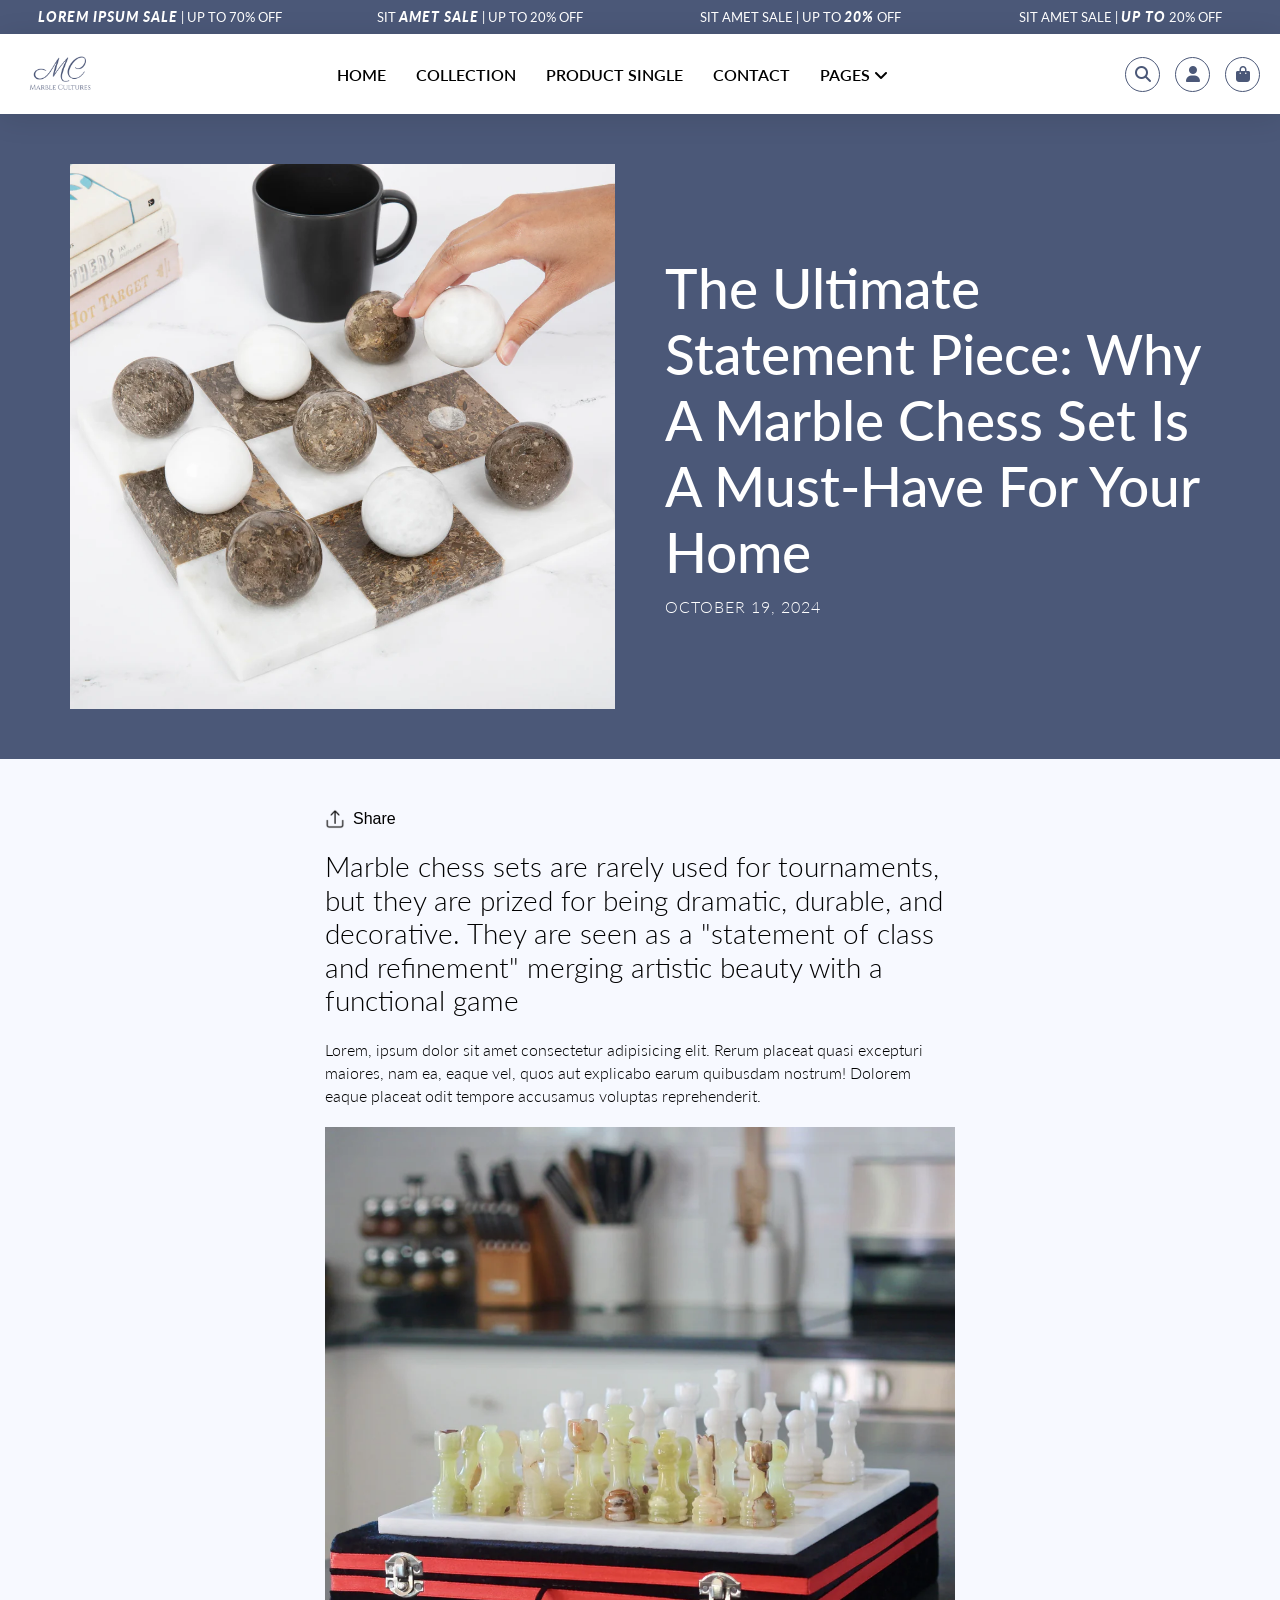
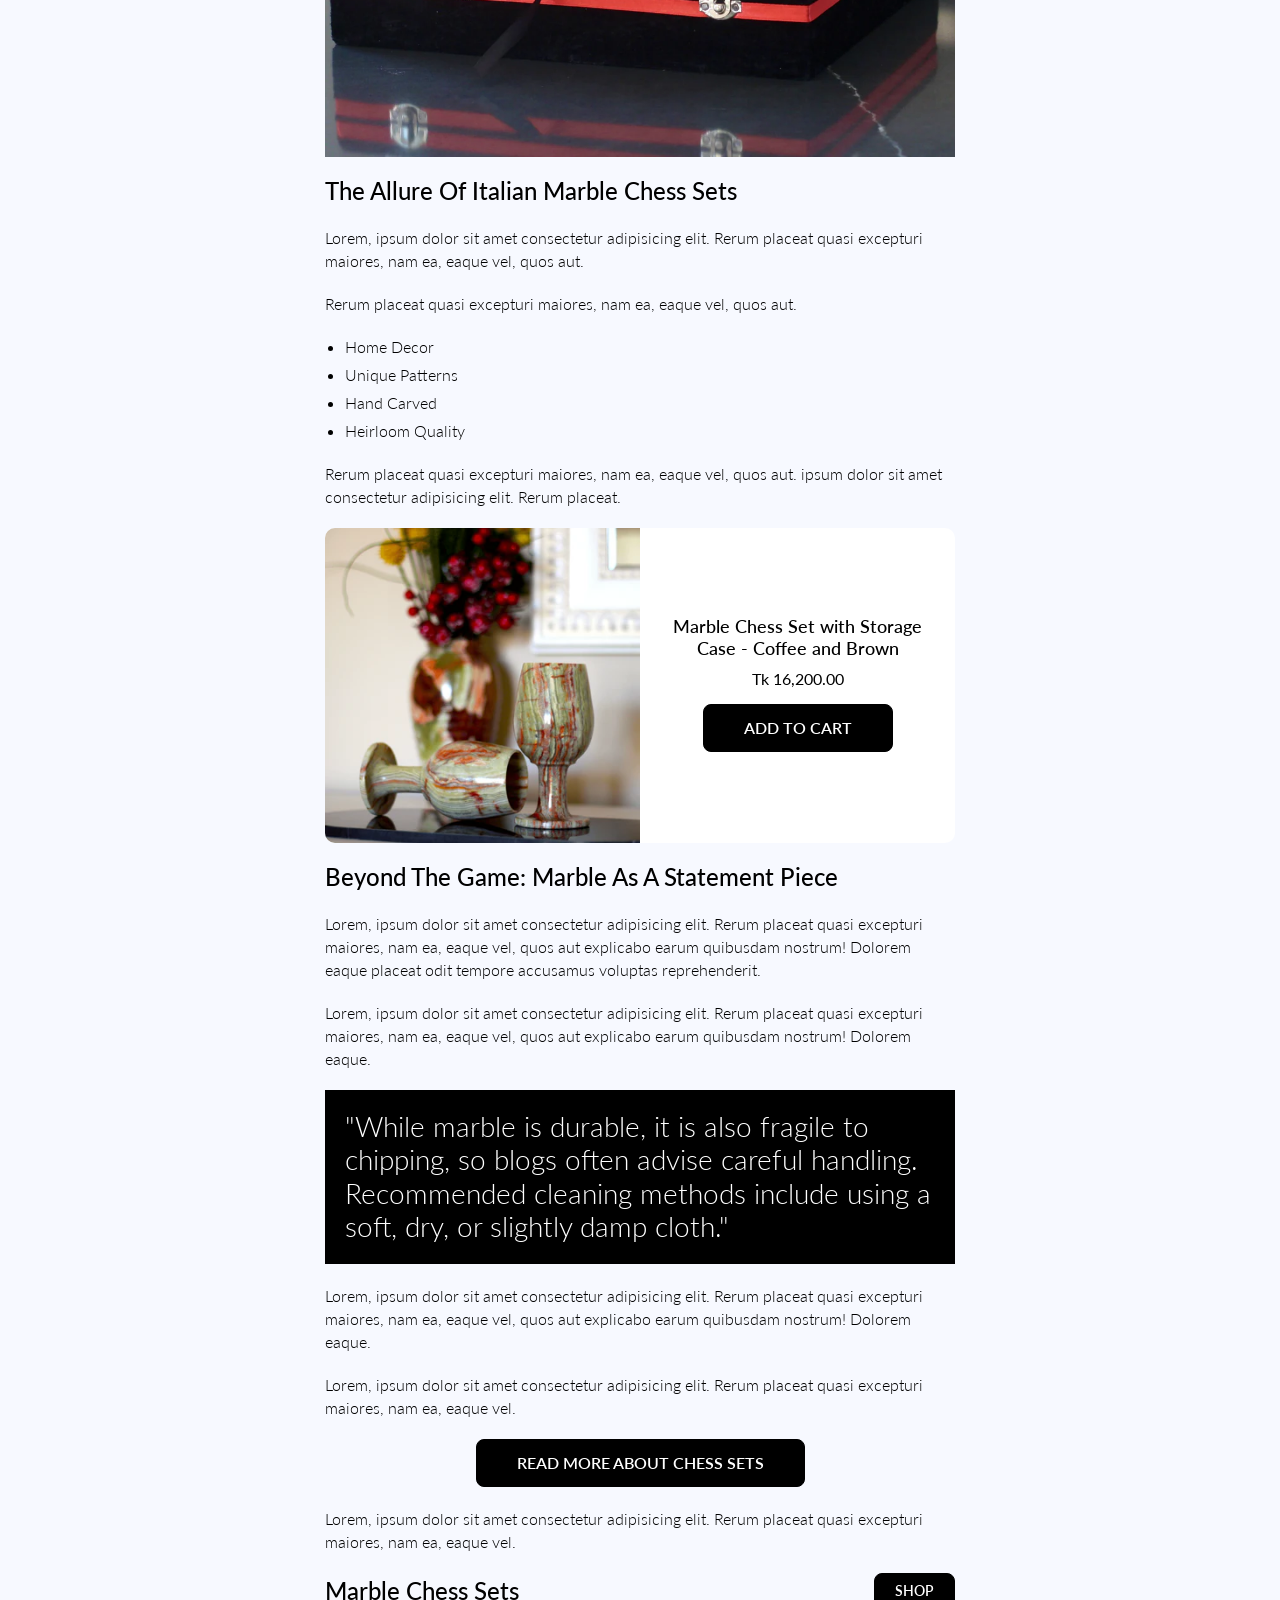
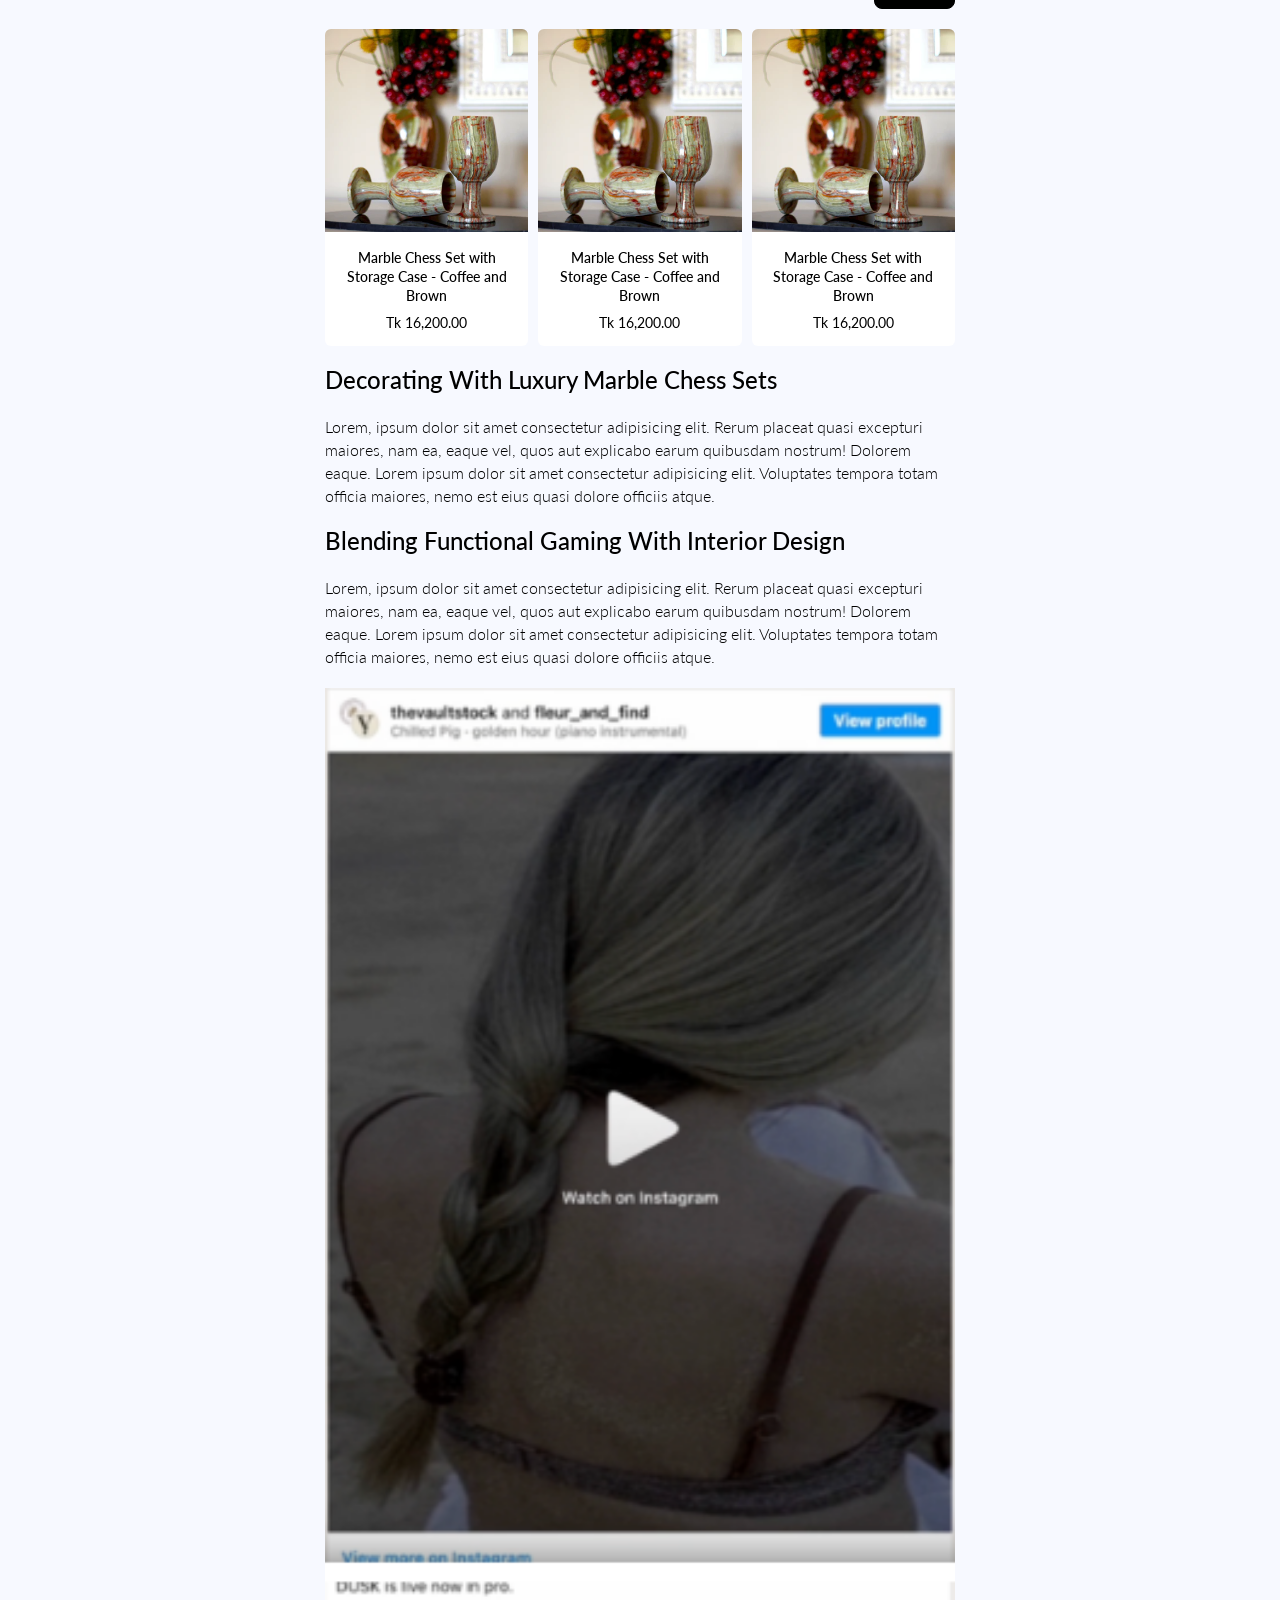
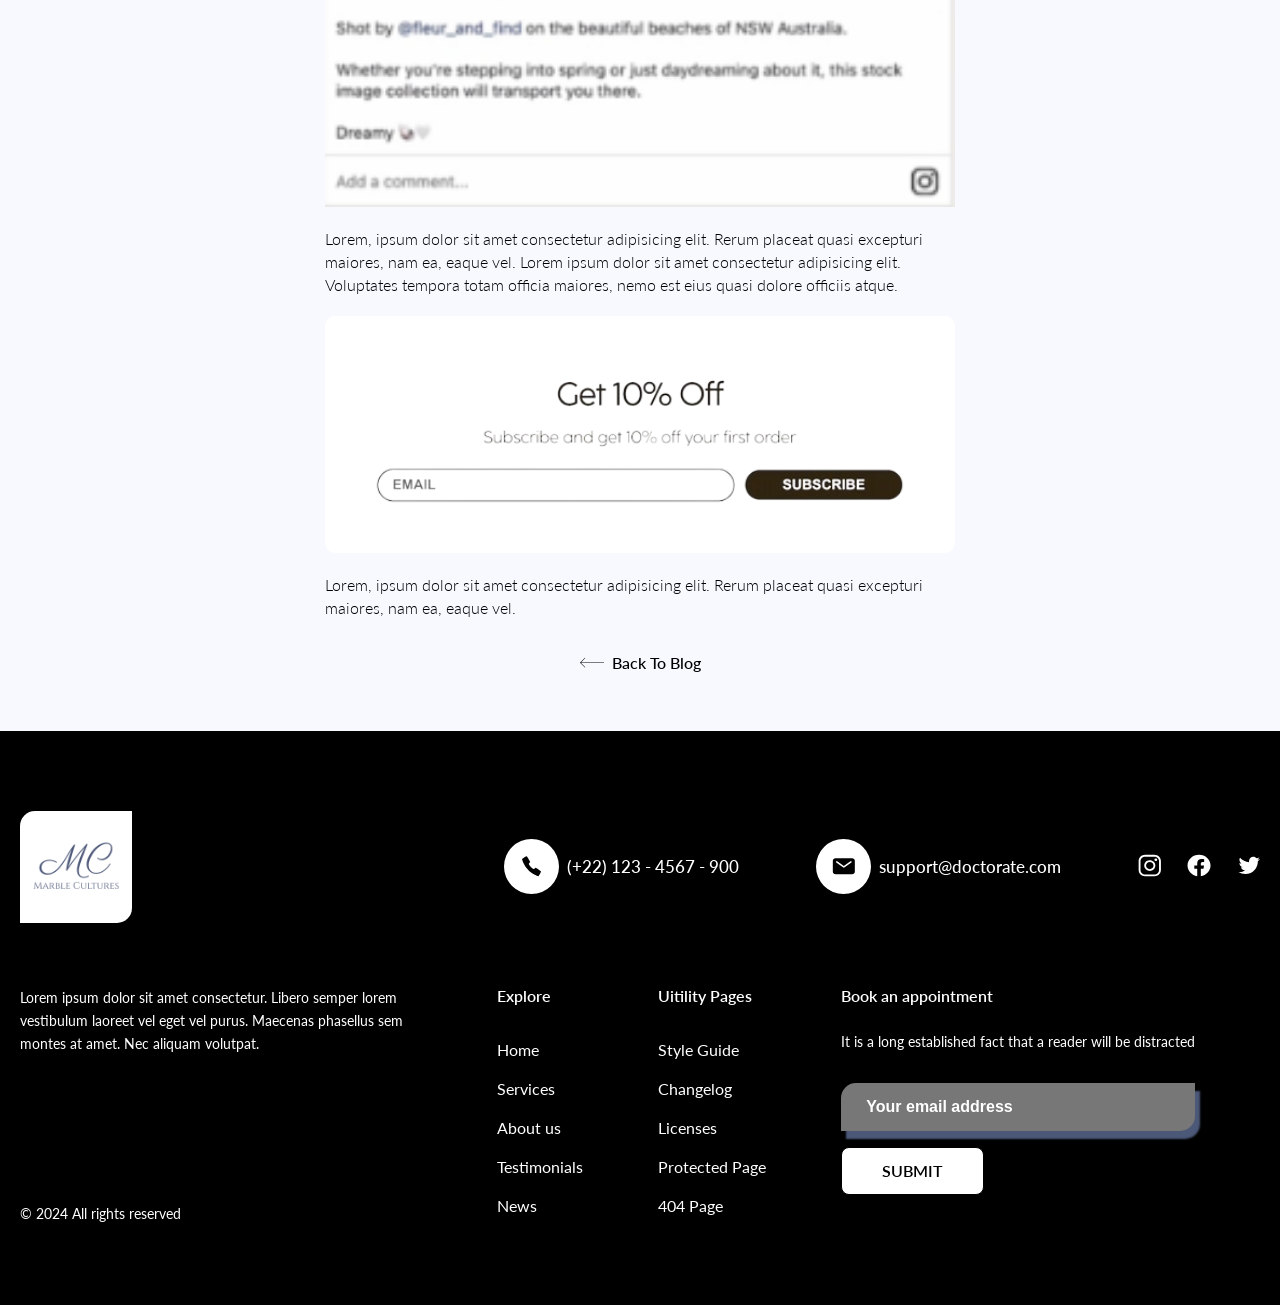
==== commit ea4c25c8: "article page added" ====
--- a/article.html
+++ b/article.html
@@ -397,8 +397,15 @@
 							quasi excepturi maiores, nam ea, eaque vel, quos aut explicabo earum quibusdam nostrum! Dolorem eaque.
 							Lorem ipsum dolor sit amet consectetur adipisicing elit. Voluptates tempora totam officia maiores, nemo
 							est eius quasi dolore officiis atque.</p>
-						<p class="article-content-text">Lorem, ipsum dolor sit amet consectetur adipisicing elit. Rerum placeat
-							quasi excepturi maiores, nam ea, eaque vel.</p>
+							<div class="article-instagram-img">
+								<img src="./assets/images/instagram.png" alt="instagram.png">
+							</div>
+						<p class="article-content-text">Lorem, ipsum dolor sit amet consectetur adipisicing elit. Rerum placeat
+							quasi excepturi maiores, nam ea, eaque vel. Lorem ipsum dolor sit amet consectetur adipisicing elit. Voluptates tempora totam officia maiores, nemo
+							est eius quasi dolore officiis atque.</p>
+							<div class="article-news-letter-img">
+								<img src="./assets/images/newsletter2.png" alt="newsletter.png">
+							</div>
 						<p class="article-content-text">Lorem, ipsum dolor sit amet consectetur adipisicing elit. Rerum placeat
 							quasi excepturi maiores, nam ea, eaque vel.</p>
 					</div>
--- a/assets/css/article-section.css
+++ b/assets/css/article-section.css
@@ -173,6 +173,11 @@
     text-decoration: underline;
 }
 
+.article-news-letter-img {
+    background: var(--white);
+    border-radius: 10px;
+    overflow: hidden;
+}
 /* article-section css end */
 
 @media only screen and (max-width: 575px) {
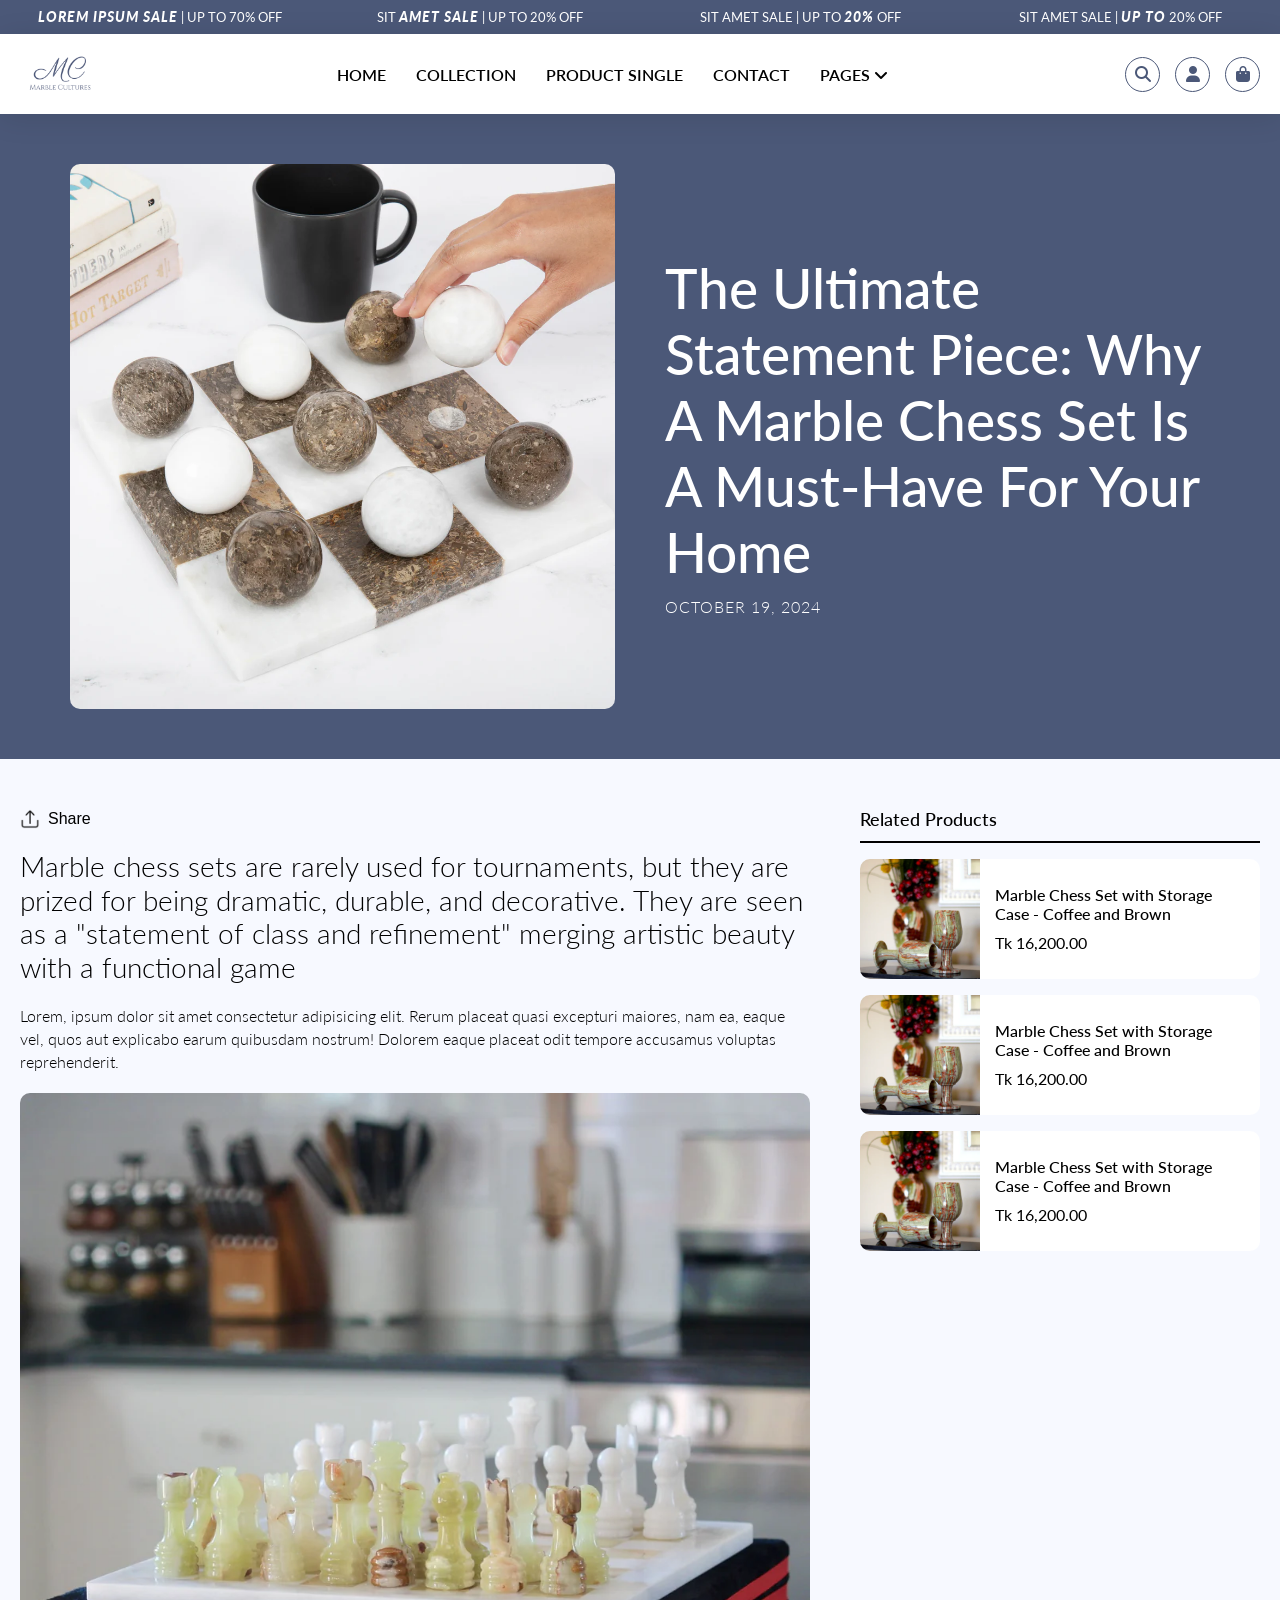
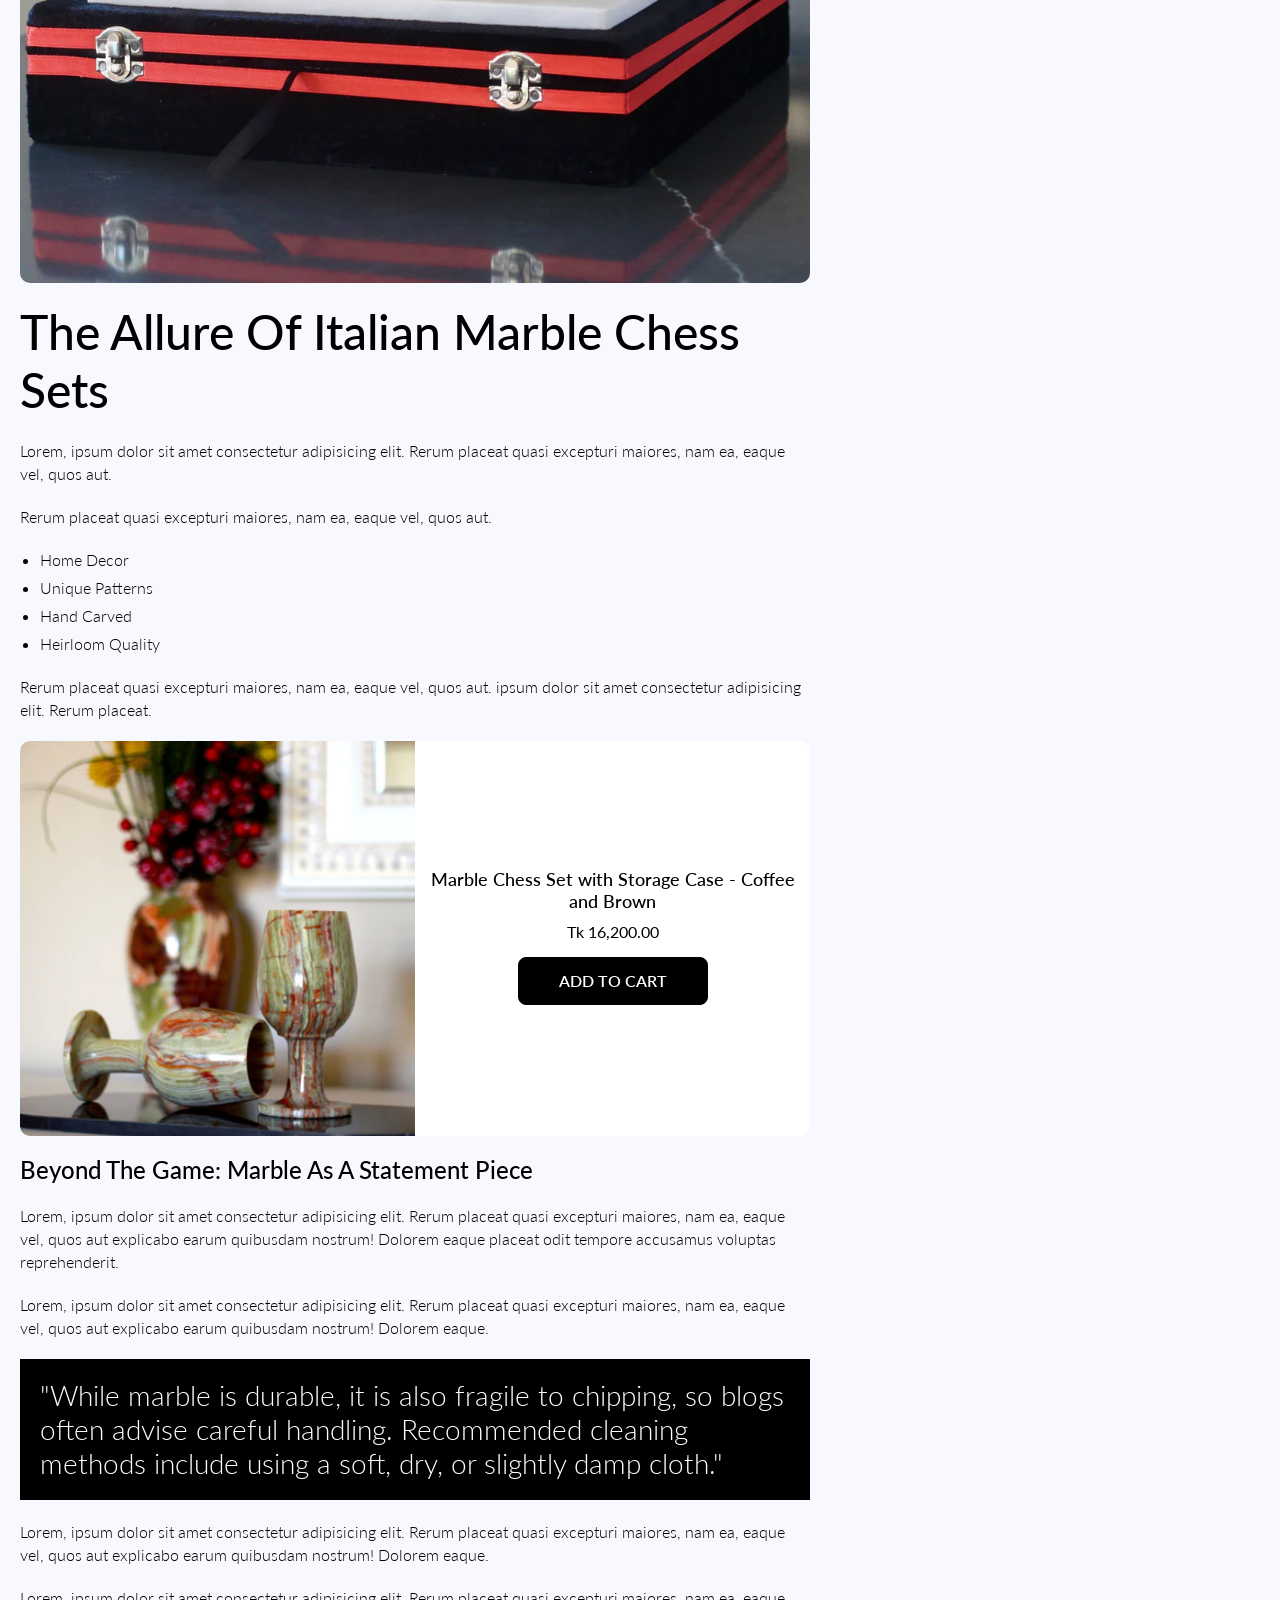
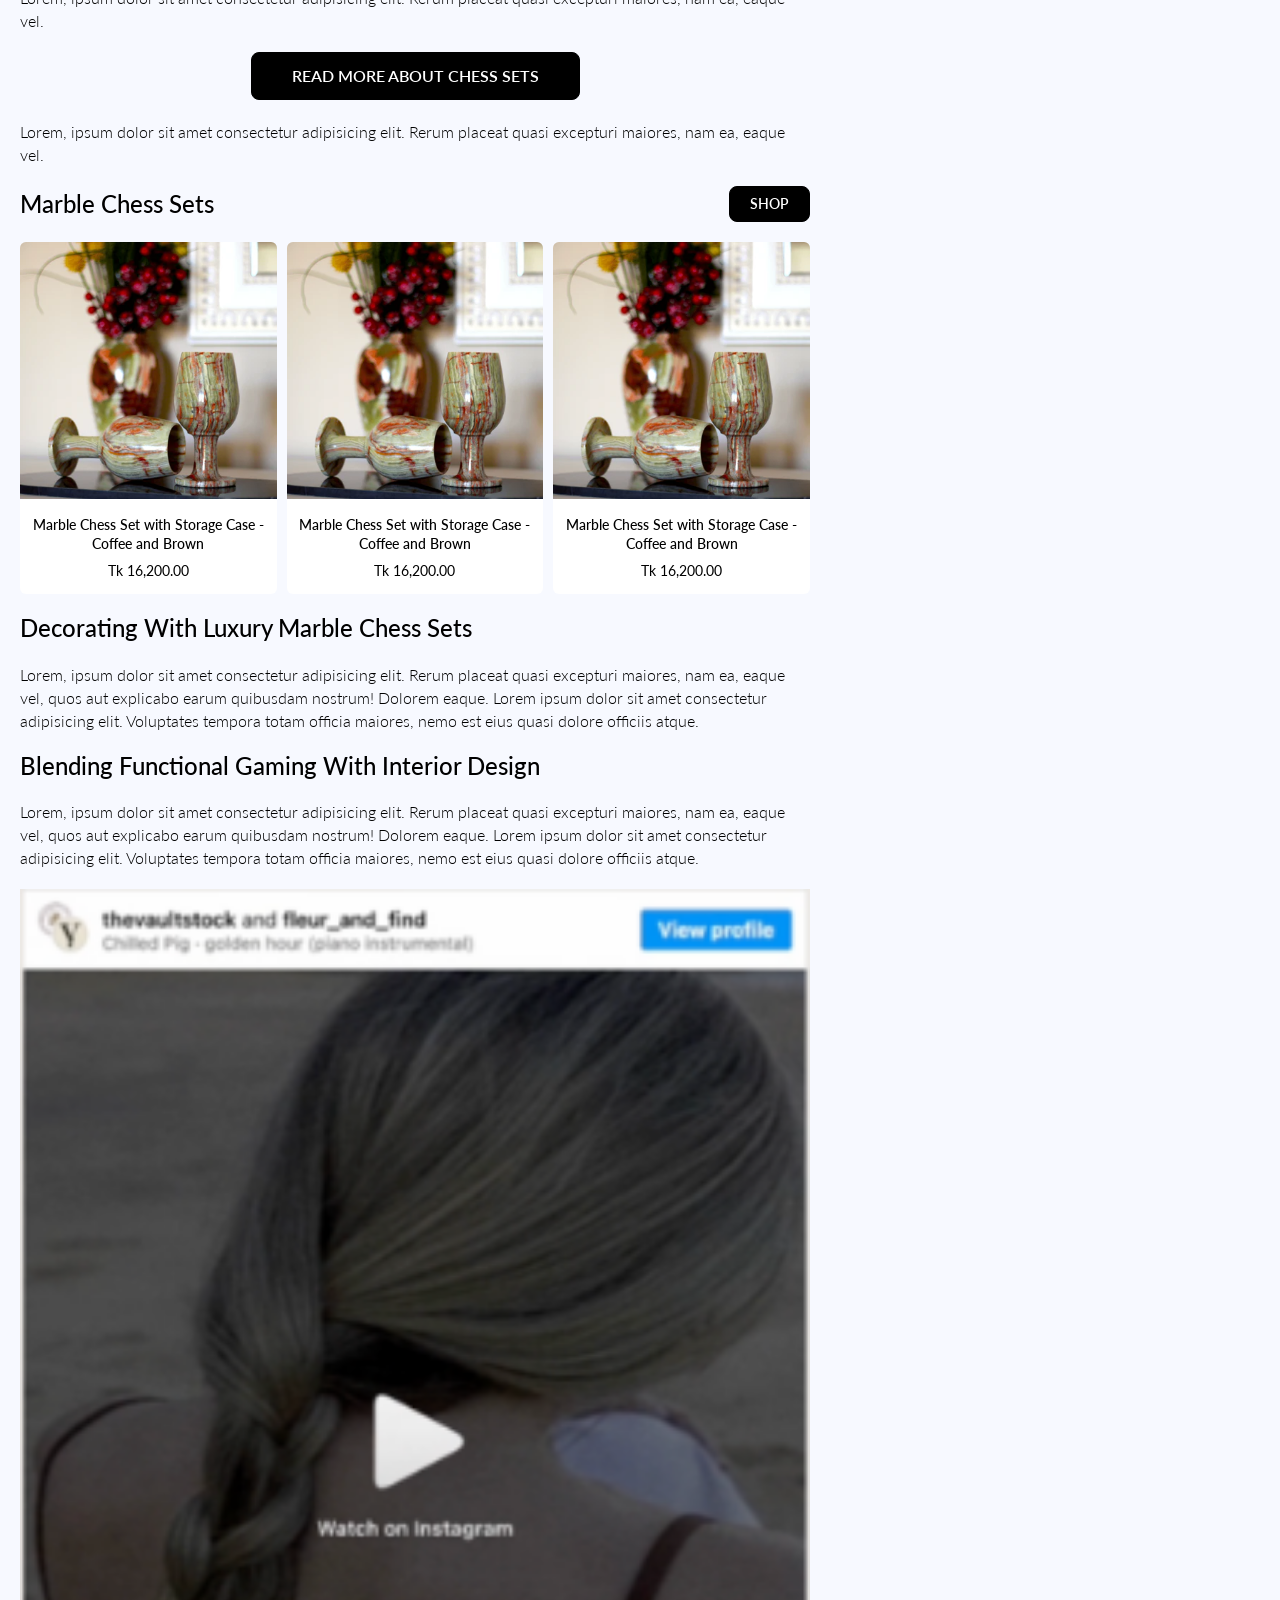
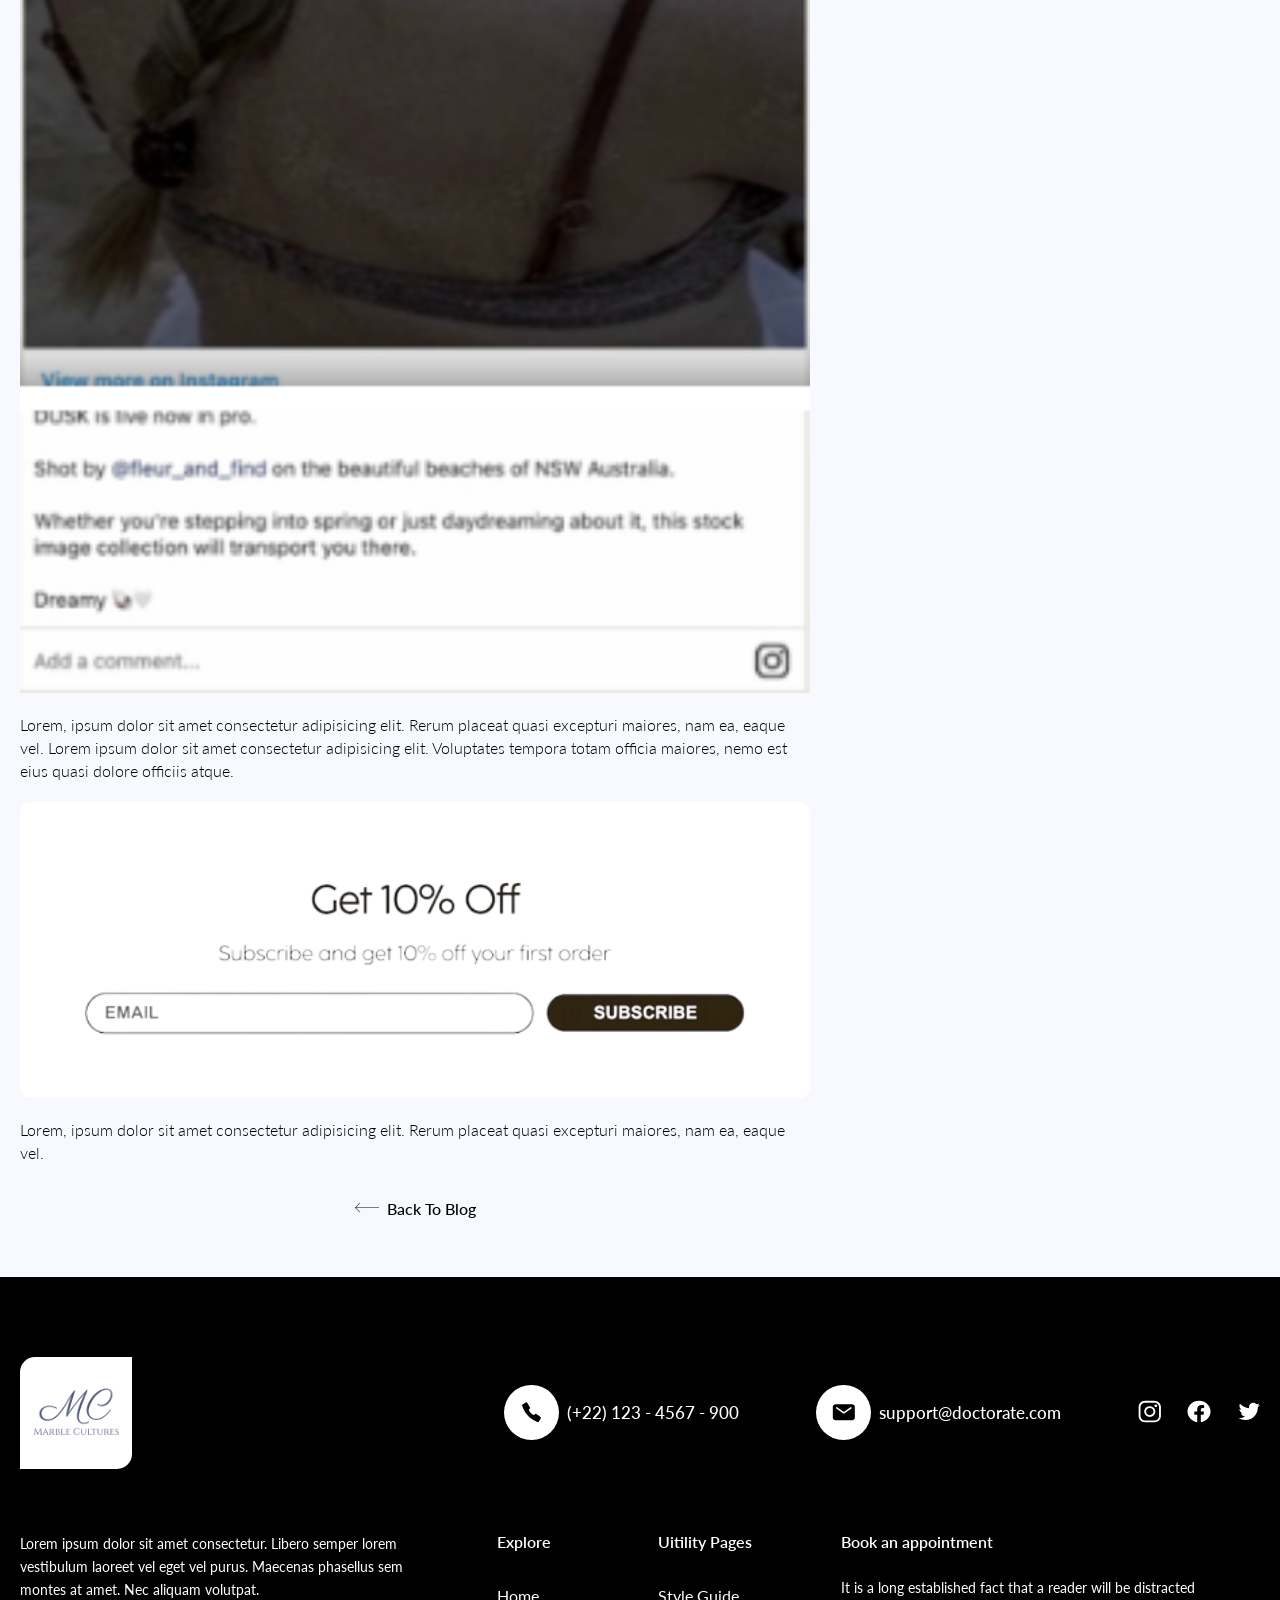
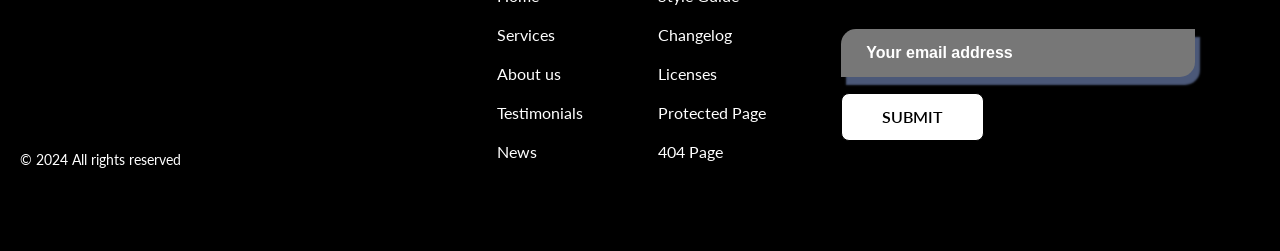
==== commit 3ad257be: "article page added" ====
--- a/article.html
+++ b/article.html
@@ -243,182 +243,259 @@
 		<!-- article-section end -->
 		<section class="article-section">
 			<div class="container">
-				<button class="share-btn">
-					<div class="icon">
-						<img src="./assets/images/share-icon.png" alt="share-icon.png">
-					</div>
-					share
-				</button>
-				<div class="article-content-wrapper">
-					<div class="article-content">
-						<h4 class="article-content-title">Marble chess sets are rarely used for tournaments, but they are prized for
-							being dramatic, durable, and decorative. They are seen as a "statement of class and refinement" merging
-							artistic beauty with a functional game</h4>
-						<p class="article-content-text">Lorem, ipsum dolor sit amet consectetur adipisicing elit. Rerum placeat
-							quasi excepturi maiores, nam ea, eaque vel, quos aut explicabo earum quibusdam nostrum! Dolorem eaque
-							placeat odit tempore accusamus voluptas reprehenderit.</p>
-						<div class="article-content-img">
-							<img src="./assets/images/article-img.jpg" alt="article-img.jpg">
-						</div>
-					</div>
-					<div class="article-content">
-						<h5 class="article-content-title">The Allure of Italian Marble Chess Sets</h5>
-						<p class="article-content-text">Lorem, ipsum dolor sit amet consectetur adipisicing elit. Rerum placeat
-							quasi excepturi maiores, nam ea, eaque vel, quos aut.</p>
-						<p class="article-content-text">Rerum placeat quasi excepturi maiores, nam ea, eaque vel, quos aut.</p>
-						<ul class="article-content-list">
-							<li>
-								<p>Home Decor</p>
-							</li>
-							<li>
-								<p>Unique Patterns</p>
-							</li>
-							<li>
-								<p>Hand Carved</p>
-							</li>
-							<li>
-								<p>Heirloom Quality</p>
-							</li>
-						</ul>
-						<p class="article-content-text">Rerum placeat quasi excepturi maiores, nam ea, eaque vel, quos aut. ipsum
-							dolor sit amet consectetur adipisicing elit. Rerum placeat.</p>
-					</div>
-					<div class="article-content">
-						<div class="article-content-product">
-							<div class="product-card">
-								<div class="card-img">
-									<a href="#" class="primary-img">
-										<img src="./assets/images/product-card-primary-img-1.jpg" alt="product-card-primary-img-1.jpg">
-									</a>
-									<a href="#" class="hover-img">
-										<img src="./assets/images/product-card-hover-img-1.jpg" alt="product-card-hover-img-1.jpg">
-									</a>
-								</div>
-								<div class="card-content">
-									<a href="#" class="card-title">Marble Chess Set with Storage Case - Coffee and Brown</a>
-									<div class="price">
-										<span class="latest-price">Tk 16,200.00</span>
+				<div class="article-wrapper">
+					<div class="article-content-main">
+						<button class="share-btn">
+							<div class="icon">
+								<img src="./assets/images/share-icon.png" alt="share-icon.png">
+							</div>
+							share
+						</button>
+						<div class="article-content-wrapper">
+							<div class="article-content">
+								<h4 class="article-content-title">Marble chess sets are rarely used for tournaments, but they are prized
+									for
+									being dramatic, durable, and decorative. They are seen as a "statement of class and refinement"
+									merging
+									artistic beauty with a functional game</h4>
+								<p class="article-content-text">Lorem, ipsum dolor sit amet consectetur adipisicing elit. Rerum placeat
+									quasi excepturi maiores, nam ea, eaque vel, quos aut explicabo earum quibusdam nostrum! Dolorem eaque
+									placeat odit tempore accusamus voluptas reprehenderit.</p>
+								<div class="article-content-img">
+									<img src="./assets/images/article-img.jpg" alt="article-img.jpg">
+								</div>
+							</div>
+							<div class="article-content">
+								<h2 class="article-content-title">The Allure of Italian Marble Chess Sets</h2>
+								<p class="article-content-text">Lorem, ipsum dolor sit amet consectetur adipisicing elit. Rerum placeat
+									quasi excepturi maiores, nam ea, eaque vel, quos aut.</p>
+								<p class="article-content-text">Rerum placeat quasi excepturi maiores, nam ea, eaque vel, quos aut.</p>
+								<ul class="article-content-list">
+									<li>
+										<p>Home Decor</p>
+									</li>
+									<li>
+										<p>Unique Patterns</p>
+									</li>
+									<li>
+										<p>Hand Carved</p>
+									</li>
+									<li>
+										<p>Heirloom Quality</p>
+									</li>
+								</ul>
+								<p class="article-content-text">Rerum placeat quasi excepturi maiores, nam ea, eaque vel, quos aut.
+									ipsum
+									dolor sit amet consectetur adipisicing elit. Rerum placeat.</p>
+							</div>
+							<div class="article-content">
+								<div class="article-content-product">
+									<div class="product-card">
+										<div class="card-img">
+											<a href="#" class="primary-img">
+												<img src="./assets/images/product-card-primary-img-1.jpg" alt="product-card-primary-img-1.jpg">
+											</a>
+											<a href="#" class="hover-img">
+												<img src="./assets/images/product-card-hover-img-1.jpg" alt="product-card-hover-img-1.jpg">
+											</a>
+										</div>
+										<div class="card-content">
+											<a href="#" class="card-title">Marble Chess Set with Storage Case - Coffee and Brown</a>
+											<div class="price">
+												<span class="latest-price">Tk 16,200.00</span>
+											</div>
+											<a href="#" class="btn btn-primary">add to cart</a>
+										</div>
 									</div>
-									<a href="#" class="btn btn-primary">add to cart</a>
-								</div>
-							</div>
-						</div>
-						<h5 class="article-content-title">Beyond the Game: Marble as a Statement Piece</h5>
-						<p class="article-content-text">Lorem, ipsum dolor sit amet consectetur adipisicing elit. Rerum placeat
-							quasi excepturi maiores, nam ea, eaque vel, quos aut explicabo earum quibusdam nostrum! Dolorem eaque
-							placeat odit tempore accusamus voluptas reprehenderit.</p>
-						<p class="article-content-text">Lorem, ipsum dolor sit amet consectetur adipisicing elit. Rerum placeat
-							quasi excepturi maiores, nam ea, eaque vel, quos aut explicabo earum quibusdam nostrum! Dolorem eaque.</p>
-					</div>
-					<div class="article-content">
-						<div class="article-content-box">
-							<h4 class="article-content-title">"While marble is durable, it is also fragile to chipping, so blogs often
-								advise careful handling. Recommended cleaning methods include using a soft, dry, or slightly damp
-								cloth."</h4>
-						</div>
-						<p class="article-content-text">Lorem, ipsum dolor sit amet consectetur adipisicing elit. Rerum placeat
-							quasi excepturi maiores, nam ea, eaque vel, quos aut explicabo earum quibusdam nostrum! Dolorem eaque.</p>
-						<p class="article-content-text">Lorem, ipsum dolor sit amet consectetur adipisicing elit. Rerum placeat
-							quasi excepturi maiores, nam ea, eaque vel.</p>
-						<a href="#" class="btn btn-primary">read more about chess sets</a>
-						<p class="article-content-text">Lorem, ipsum dolor sit amet consectetur adipisicing elit. Rerum placeat
-							quasi excepturi maiores, nam ea, eaque vel.</p>
-					</div>
-					<div class="article-content">
-						<div class="article-content-title-wrap">
-							<h5 class="article-content-title">marble chess sets</h5>
-							<a href="#" class="btn btn-primary">shop</a>
-						</div>
-						<div class="article-content-product-grid">
-							<div class="article-content-product-grid-item">
-								<div class="product-card">
-									<div class="card-img">
-										<a href="#" class="primary-img">
-											<img src="./assets/images/product-card-primary-img-1.jpg" alt="product-card-primary-img-1.jpg">
-										</a>
-										<a href="#" class="hover-img">
-											<img src="./assets/images/product-card-hover-img-1.jpg" alt="product-card-hover-img-1.jpg">
-										</a>
+								</div>
+								<h5 class="article-content-title">Beyond the Game: Marble as a Statement Piece</h5>
+								<p class="article-content-text">Lorem, ipsum dolor sit amet consectetur adipisicing elit. Rerum placeat
+									quasi excepturi maiores, nam ea, eaque vel, quos aut explicabo earum quibusdam nostrum! Dolorem eaque
+									placeat odit tempore accusamus voluptas reprehenderit.</p>
+								<p class="article-content-text">Lorem, ipsum dolor sit amet consectetur adipisicing elit. Rerum placeat
+									quasi excepturi maiores, nam ea, eaque vel, quos aut explicabo earum quibusdam nostrum! Dolorem eaque.
+								</p>
+							</div>
+							<div class="article-content">
+								<div class="article-content-box">
+									<h4 class="article-content-title">"While marble is durable, it is also fragile to chipping, so blogs
+										often
+										advise careful handling. Recommended cleaning methods include using a soft, dry, or slightly damp
+										cloth."</h4>
+								</div>
+								<p class="article-content-text">Lorem, ipsum dolor sit amet consectetur adipisicing elit. Rerum placeat
+									quasi excepturi maiores, nam ea, eaque vel, quos aut explicabo earum quibusdam nostrum! Dolorem eaque.
+								</p>
+								<p class="article-content-text">Lorem, ipsum dolor sit amet consectetur adipisicing elit. Rerum placeat
+									quasi excepturi maiores, nam ea, eaque vel.</p>
+								<a href="#" class="btn btn-primary">read more about chess sets</a>
+								<p class="article-content-text">Lorem, ipsum dolor sit amet consectetur adipisicing elit. Rerum placeat
+									quasi excepturi maiores, nam ea, eaque vel.</p>
+							</div>
+							<div class="article-content">
+								<div class="article-content-title-wrap">
+									<h5 class="article-content-title">marble chess sets</h5>
+									<a href="#" class="btn btn-primary">shop</a>
+								</div>
+								<div class="article-content-product-grid">
+									<div class="article-content-product-grid-item">
+										<div class="product-card">
+											<div class="card-img">
+												<a href="#" class="primary-img">
+													<img src="./assets/images/product-card-primary-img-1.jpg"
+														alt="product-card-primary-img-1.jpg">
+												</a>
+												<a href="#" class="hover-img">
+													<img src="./assets/images/product-card-hover-img-1.jpg" alt="product-card-hover-img-1.jpg">
+												</a>
+											</div>
+											<div class="card-content">
+												<a href="#" class="card-title">Marble Chess Set with Storage Case - Coffee and Brown</a>
+												<div class="price">
+													<span class="latest-price">Tk 16,200.00</span>
+												</div>
+											</div>
+										</div>
 									</div>
-									<div class="card-content">
-										<a href="#" class="card-title">Marble Chess Set with Storage Case - Coffee and Brown</a>
-										<div class="price">
-											<span class="latest-price">Tk 16,200.00</span>
+									<div class="article-content-product-grid-item">
+										<div class="product-card">
+											<div class="card-img">
+												<a href="#" class="primary-img">
+													<img src="./assets/images/product-card-primary-img-1.jpg"
+														alt="product-card-primary-img-1.jpg">
+												</a>
+												<a href="#" class="hover-img">
+													<img src="./assets/images/product-card-hover-img-1.jpg" alt="product-card-hover-img-1.jpg">
+												</a>
+											</div>
+											<div class="card-content">
+												<a href="#" class="card-title">Marble Chess Set with Storage Case - Coffee and Brown</a>
+												<div class="price">
+													<span class="latest-price">Tk 16,200.00</span>
+												</div>
+											</div>
 										</div>
 									</div>
-								</div>
-							</div>
-							<div class="article-content-product-grid-item">
-								<div class="product-card">
-									<div class="card-img">
-										<a href="#" class="primary-img">
-											<img src="./assets/images/product-card-primary-img-1.jpg" alt="product-card-primary-img-1.jpg">
-										</a>
-										<a href="#" class="hover-img">
-											<img src="./assets/images/product-card-hover-img-1.jpg" alt="product-card-hover-img-1.jpg">
-										</a>
+									<div class="article-content-product-grid-item">
+										<div class="product-card">
+											<div class="card-img">
+												<a href="#" class="primary-img">
+													<img src="./assets/images/product-card-primary-img-1.jpg"
+														alt="product-card-primary-img-1.jpg">
+												</a>
+												<a href="#" class="hover-img">
+													<img src="./assets/images/product-card-hover-img-1.jpg" alt="product-card-hover-img-1.jpg">
+												</a>
+											</div>
+											<div class="card-content">
+												<a href="#" class="card-title">Marble Chess Set with Storage Case - Coffee and Brown</a>
+												<div class="price">
+													<span class="latest-price">Tk 16,200.00</span>
+												</div>
+											</div>
+										</div>
 									</div>
-									<div class="card-content">
-										<a href="#" class="card-title">Marble Chess Set with Storage Case - Coffee and Brown</a>
-										<div class="price">
-											<span class="latest-price">Tk 16,200.00</span>
+								</div>
+								<h5 class="article-content-title">Decorating with Luxury Marble Chess Sets</h5>
+								<p class="article-content-text">Lorem, ipsum dolor sit amet consectetur adipisicing elit. Rerum placeat
+									quasi excepturi maiores, nam ea, eaque vel, quos aut explicabo earum quibusdam nostrum! Dolorem eaque.
+									Lorem ipsum dolor sit amet consectetur adipisicing elit. Voluptates tempora totam officia maiores,
+									nemo
+									est eius quasi dolore officiis atque.</p>
+							</div>
+							<div class="article-content">
+								<h5 class="article-content-title">Blending Functional Gaming with Interior Design</h5>
+								<p class="article-content-text">Lorem, ipsum dolor sit amet consectetur adipisicing elit. Rerum placeat
+									quasi excepturi maiores, nam ea, eaque vel, quos aut explicabo earum quibusdam nostrum! Dolorem eaque.
+									Lorem ipsum dolor sit amet consectetur adipisicing elit. Voluptates tempora totam officia maiores,
+									nemo
+									est eius quasi dolore officiis atque.</p>
+								<div class="article-instagram-img">
+									<img src="./assets/images/instagram.png" alt="instagram.png">
+								</div>
+								<p class="article-content-text">Lorem, ipsum dolor sit amet consectetur adipisicing elit. Rerum placeat
+									quasi excepturi maiores, nam ea, eaque vel. Lorem ipsum dolor sit amet consectetur adipisicing elit.
+									Voluptates tempora totam officia maiores, nemo
+									est eius quasi dolore officiis atque.</p>
+								<div class="article-news-letter-img">
+									<img src="./assets/images/newsletter2.png" alt="newsletter.png">
+								</div>
+								<p class="article-content-text">Lorem, ipsum dolor sit amet consectetur adipisicing elit. Rerum placeat
+									quasi excepturi maiores, nam ea, eaque vel.</p>
+							</div>
+						</div>
+						<div class="section-btn">
+							<a href="#" class="article-section-btn">
+								<svg xmlns="SVG namespace" width="91.118" height="37.293" viewBox="0 0 91.118 37.293">
+									<path id="arrow-1L" data-name="arrow-1L"
+										d="M931.646,477.146l1.409,1.409-16.24,16.24h87.3v1.994h-87.3l16.24,16.24-1.409,1.41L913,495.793Z"
+										transform="translate(-913 -477.146)" fill="#000000"></path>
+								</svg>
+								back to blog
+							</a>
+						</div>
+					</div>
+					<div class="article-sidebar">
+						<div class="article-related-product">
+							<h5 class="article-related-product-title">Related Products</h5>
+							<div class="article-related-product-items">
+								<div class="article-related-product-item">
+									<div class="product-card">
+										<div class="card-img">
+											<a href="#" class="primary-img">
+												<img src="./assets/images/product-card-primary-img-1.jpg" alt="product-card-primary-img-1.jpg">
+											</a>
+											<a href="#" class="hover-img">
+												<img src="./assets/images/product-card-hover-img-1.jpg" alt="product-card-hover-img-1.jpg">
+											</a>
+										</div>
+										<div class="card-content">
+											<a href="#" class="card-title">Marble Chess Set with Storage Case - Coffee and Brown</a>
+											<div class="price">
+												<span class="latest-price">Tk 16,200.00</span>
+											</div>
 										</div>
 									</div>
 								</div>
-							</div>
-							<div class="article-content-product-grid-item">
-								<div class="product-card">
-									<div class="card-img">
-										<a href="#" class="primary-img">
-											<img src="./assets/images/product-card-primary-img-1.jpg" alt="product-card-primary-img-1.jpg">
-										</a>
-										<a href="#" class="hover-img">
-											<img src="./assets/images/product-card-hover-img-1.jpg" alt="product-card-hover-img-1.jpg">
-										</a>
+								<div class="article-related-product-item">
+									<div class="product-card">
+										<div class="card-img">
+											<a href="#" class="primary-img">
+												<img src="./assets/images/product-card-primary-img-1.jpg" alt="product-card-primary-img-1.jpg">
+											</a>
+											<a href="#" class="hover-img">
+												<img src="./assets/images/product-card-hover-img-1.jpg" alt="product-card-hover-img-1.jpg">
+											</a>
+										</div>
+										<div class="card-content">
+											<a href="#" class="card-title">Marble Chess Set with Storage Case - Coffee and Brown</a>
+											<div class="price">
+												<span class="latest-price">Tk 16,200.00</span>
+											</div>
+										</div>
 									</div>
-									<div class="card-content">
-										<a href="#" class="card-title">Marble Chess Set with Storage Case - Coffee and Brown</a>
-										<div class="price">
-											<span class="latest-price">Tk 16,200.00</span>
+								</div>
+								<div class="article-related-product-item">
+									<div class="product-card">
+										<div class="card-img">
+											<a href="#" class="primary-img">
+												<img src="./assets/images/product-card-primary-img-1.jpg" alt="product-card-primary-img-1.jpg">
+											</a>
+											<a href="#" class="hover-img">
+												<img src="./assets/images/product-card-hover-img-1.jpg" alt="product-card-hover-img-1.jpg">
+											</a>
+										</div>
+										<div class="card-content">
+											<a href="#" class="card-title">Marble Chess Set with Storage Case - Coffee and Brown</a>
+											<div class="price">
+												<span class="latest-price">Tk 16,200.00</span>
+											</div>
 										</div>
 									</div>
 								</div>
 							</div>
 						</div>
-						<h5 class="article-content-title">Decorating with Luxury Marble Chess Sets</h5>
-						<p class="article-content-text">Lorem, ipsum dolor sit amet consectetur adipisicing elit. Rerum placeat
-							quasi excepturi maiores, nam ea, eaque vel, quos aut explicabo earum quibusdam nostrum! Dolorem eaque.
-							Lorem ipsum dolor sit amet consectetur adipisicing elit. Voluptates tempora totam officia maiores, nemo
-							est eius quasi dolore officiis atque.</p>
-					</div>
-					<div class="article-content">
-						<h5 class="article-content-title">Blending Functional Gaming with Interior Design</h5>
-						<p class="article-content-text">Lorem, ipsum dolor sit amet consectetur adipisicing elit. Rerum placeat
-							quasi excepturi maiores, nam ea, eaque vel, quos aut explicabo earum quibusdam nostrum! Dolorem eaque.
-							Lorem ipsum dolor sit amet consectetur adipisicing elit. Voluptates tempora totam officia maiores, nemo
-							est eius quasi dolore officiis atque.</p>
-							<div class="article-instagram-img">
-								<img src="./assets/images/instagram.png" alt="instagram.png">
-							</div>
-						<p class="article-content-text">Lorem, ipsum dolor sit amet consectetur adipisicing elit. Rerum placeat
-							quasi excepturi maiores, nam ea, eaque vel. Lorem ipsum dolor sit amet consectetur adipisicing elit. Voluptates tempora totam officia maiores, nemo
-							est eius quasi dolore officiis atque.</p>
-							<div class="article-news-letter-img">
-								<img src="./assets/images/newsletter2.png" alt="newsletter.png">
-							</div>
-						<p class="article-content-text">Lorem, ipsum dolor sit amet consectetur adipisicing elit. Rerum placeat
-							quasi excepturi maiores, nam ea, eaque vel.</p>
-					</div>
-				</div>
-				<div class="section-btn">
-					<a href="#" class="article-section-btn">
-						<svg xmlns="SVG namespace" width="91.118" height="37.293" viewBox="0 0 91.118 37.293">
-							<path id="arrow-1L" data-name="arrow-1L"
-								d="M931.646,477.146l1.409,1.409-16.24,16.24h87.3v1.994h-87.3l16.24,16.24-1.409,1.41L913,495.793Z"
-								transform="translate(-913 -477.146)" fill="#000000"></path>
-						</svg>
-						back to blog
-					</a>
+					</div>
 				</div>
 			</div>
 		</section>
--- a/assets/css/article-section.css
+++ b/assets/css/article-section.css
@@ -4,8 +4,15 @@
     background: var(--section-bg);
 }
 
-.article-section .container {
-    max-width: 670px;
+.article-wrapper {
+    display: flex;
+    gap: 50px;
+    justify-content: center;
+}
+
+.article-content-main {
+    width: 100%;
+    max-width: 800px;
 }
 
 .share-btn {
@@ -60,6 +67,11 @@
     gap: 20px;
 }
 
+.article-content-img {
+    border-radius: 10px;
+    overflow: hidden;
+}
+
 .article-content-title-wrap {
     display: flex;
     align-items: center;
@@ -178,7 +190,104 @@
     border-radius: 10px;
     overflow: hidden;
 }
+
+.article-sidebar {
+    width: 100%;
+    max-width: 400px;
+}
+
+.article-related-product-title {
+    font-size: 18px;
+    font-weight: 500;
+    padding: 0 0 10px 0;
+    border-bottom: 2px solid var(--black);
+}
+
+.article-related-product-items {
+    display: flex;
+    flex-direction: column;
+    gap: 16px;
+    margin: 16px 0 0 0;
+}
+
+.article-related-product-item .product-card {
+    display: flex;
+    align-items: center;
+    border-radius: 10px;
+    background: var(--white);
+}
+
+.article-related-product-item .product-card .card-img {
+    width: 120px;
+}
+
+.article-related-product-item .product-card .card-content {
+    text-align: left;
+    width: calc(100% - 120px);
+}
+
+.article-related-product-item .product-card .card-content .card-title {
+    font-size: 16px;
+}
+
+.article-related-product-item .product-card .card-content .price {
+    justify-content: flex-start;
+}
+
 /* article-section css end */
+
+@media only screen and (max-width: 992px) {
+
+    /* article-section css start */
+    .article-wrapper {
+        gap: 20px;
+    }
+
+    .article-sidebar {
+        max-width: 300px;
+    }
+
+    .article-related-product-item .product-card .card-img {
+        width: 90px;
+    }
+
+    .article-related-product-item .product-card .card-content {
+        width: calc(100% - 90px);
+        padding: 10px;
+    }
+
+    .article-related-product-item .product-card .card-content .card-title {
+        font-size: 13px;
+    }
+
+    .article-related-product-item .product-card .card-content .price {
+        margin: 5px 0 0 0;
+    }
+
+    .article-related-product-item .product-card .card-content .price .latest-price {
+        font-size: 14px;
+    }
+
+    /* article-section css end */
+}
+
+@media only screen and (max-width: 767px) {
+
+    /* article-section css start */
+    .article-wrapper {
+        flex-direction: column;
+    }
+
+    .article-content-main {
+        max-width: 100%;
+    }
+
+    .article-sidebar {
+        max-width: 100%;
+    }
+
+    /* article-section css end */
+}
 
 @media only screen and (max-width: 575px) {
 
--- a/assets/css/article-banner.css
+++ b/assets/css/article-banner.css
@@ -15,6 +15,8 @@
 .article-banner-img {
     width: 100%;
     max-width: 600px;
+    border-radius: 10px;
+    overflow: hidden;
 }
 
 .article-banner-conent {
@@ -80,6 +82,10 @@
         padding: 0;
     }
 
+    .article-banner-img {
+        border-radius: 0;
+    }
+
     .article-banner-conent {
         padding: 0 20px;
     }
--- a/assets/css/style.css
+++ b/assets/css/style.css
@@ -907,7 +907,6 @@
 }
 
 .product-card:hover .card-content {
-    text-align: center;
     border-top: 0;
     transition: ease .7s;
 }
